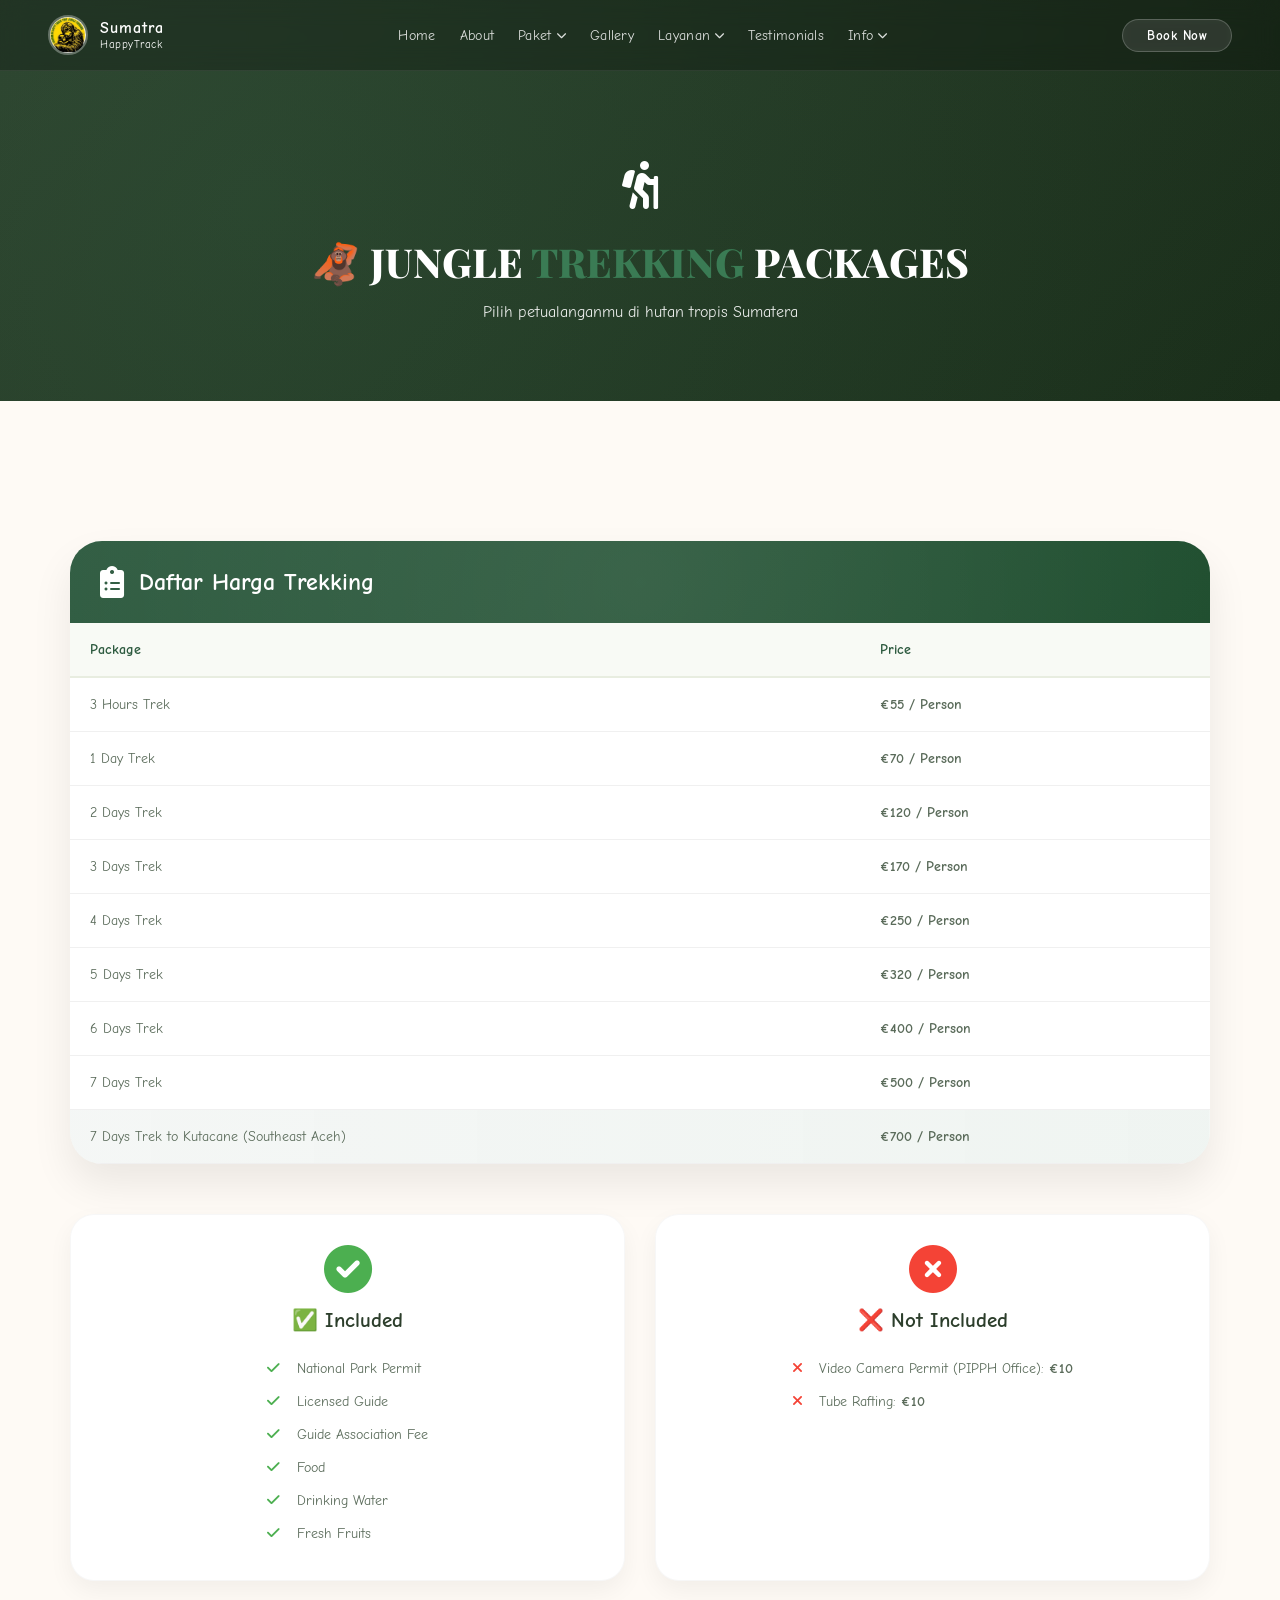
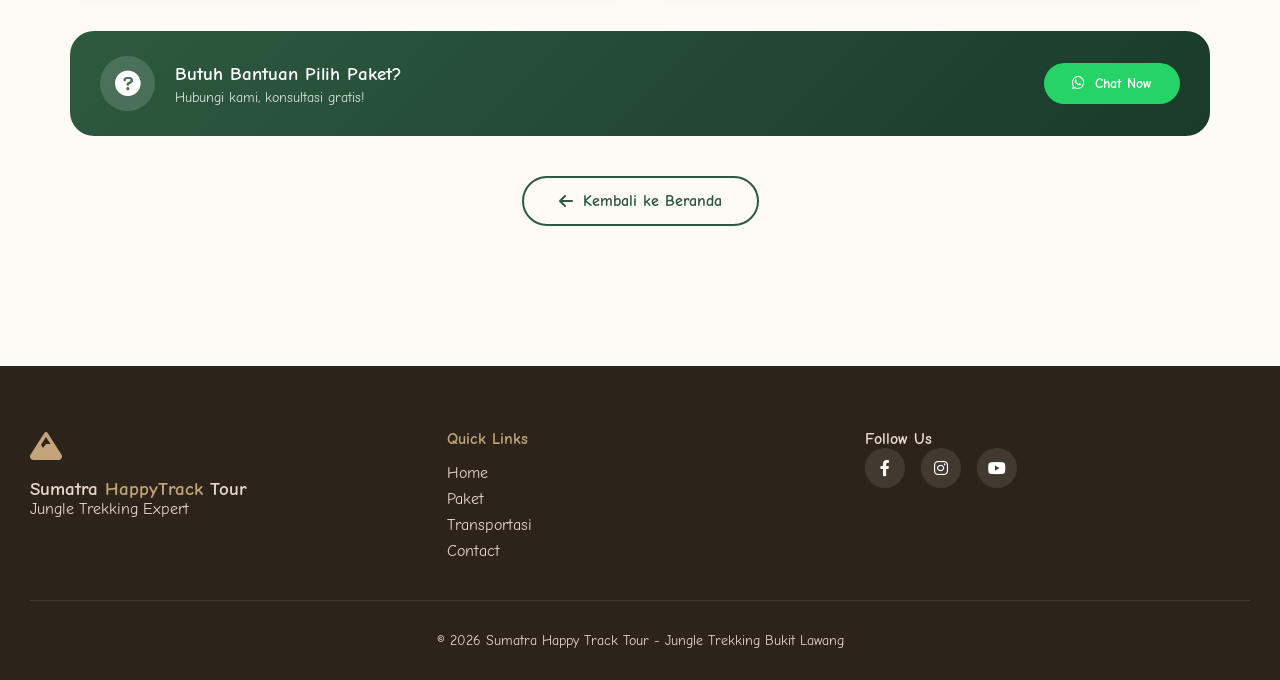
==== paket.html @ bbbfa82f "Add files via upload" ====
<!DOCTYPE html>
<html lang="id">
<head>
    <meta charset="UTF-8">
    <meta name="viewport" content="width=device-width, initial-scale=1.0">
    <title>Paket Trekking | Sumatra Happy Track Tour</title>
    <link href="https://fonts.googleapis.com/css2?family=Inter:opsz,wght@14..32,300;400;500;600;700;800&family=Playfair+Display:wght@400;500;600;700;800;900&display=swap" rel="stylesheet">
    <link rel="stylesheet" href="https://cdnjs.cloudflare.com/ajax/libs/font-awesome/6.0.0-beta3/css/all.min.css">
    <link rel="stylesheet" href="https://unpkg.com/aos@next/dist/aos.css" />
    <link rel="stylesheet" href="css/style.css">
    <link rel="stylesheet" href="css/stylepaket.css">
</head>
<body>

    <!-- NAVBAR -->
    <nav class="navbar elegant-nav transparent">
        <div class="nav-container">
            <div class="logo">
                <a href="index.html">
                    <div class="logo-wrapper">
                        <img src="/logo/logo.PNG" alt="Logo" class="logo-img">
                        <div class="logo-text">
                            <span class="logo-main">Sumatra</span>
                            <span class="logo-accent">HappyTrack</span>
                        </div>
                    </div>
                </a>
            </div>
            <div class="nav-menu-wrapper">
                <ul class="nav-menu">
                    <li><a href="index.html#home">Home</a></li>
                    <li><a href="index.html#about">About</a></li>
                    <li class="dropdown">
                        <a href="#" class="dropdown-toggle">
                            Paket <i class="fas fa-chevron-down dropdown-icon"></i>
                        </a>
                        <ul class="dropdown-menu">
                            <li><a href="paket.html">Semua Paket</a></li>
                            <li><a href="paket.html#trekking">Trekking Paket</a></li>
                            <li><a href="transportasi.html">Transportasi</a></li>
                        </ul>
                    </li>
                    <li><a href="index.html#gallery">Gallery</a></li>
                    <li class="dropdown">
                        <a href="#" class="dropdown-toggle">
                            Layanan <i class="fas fa-chevron-down dropdown-icon"></i>
                        </a>
                        <ul class="dropdown-menu">
                            <li><a href="index.html#accommodation">Accommodation</a></li>
                            <li><a href="index.html#transportasi">Transportasi</a></li>
                            <li><a href="index.html#activities">Activities</a></li>
                        </ul>
                    </li>
                    <li><a href="index.html#testimonials">Testimonials</a></li>
                    <li class="dropdown">
                        <a href="#" class="dropdown-toggle">
                            Info <i class="fas fa-chevron-down dropdown-icon"></i>
                        </a>
                        <ul class="dropdown-menu">
                            <li><a href="index.html#faq">FAQ</a></li>
                            <li><a href="index.html#contact">Contact</a></li>
                        </ul>
                    </li>
                </ul>
            </div>
            <div class="nav-right">
                <a href="paket.html" class="btn-nav">Book Now</a>
                <div class="hamburger" id="hamburger">
                    <span></span>
                    <span></span>
                    <span></span>
                </div>
            </div>
        </div>
    </nav>

    <!-- HERO PAKET -->
    <section class="paket-hero-modern">
        <div class="paket-hero-content" data-aos="fade-up">
            <div class="hero-icon">
                <i class="fas fa-hiking"></i>
            </div>
            <h1>🦧 JUNGLE <span class="highlight-green">TREKKING</span> PACKAGES</h1>
            <p>Pilih petualanganmu di hutan tropis Sumatera</p>
        </div>
    </section>

    <!-- TABEL PAKET -->
    <section class="paket-table-section">
        <div class="container-paket">
            <div class="paket-card" data-aos="fade-up">
                <div class="paket-header">
                    <i class="fas fa-clipboard-list"></i>
                    <h2>Daftar Harga Trekking</h2>
                </div>
                
                <div class="table-wrapper-paket">
                    <table class="paket-table">
                        <thead>
                            <tr>
                                <th>Package</th>
                                <th>Price</th>
                            </tr>
                        </thead>
                        <tbody>
                            <tr><td>3 Hours Trek</td><td class="price-cell">€55 / Person</td></tr>
                            <tr><td>1 Day Trek</td><td class="price-cell">€70 / Person</td></tr>
                            <tr><td>2 Days Trek</td><td class="price-cell">€120 / Person</td></tr>
                            <tr><td>3 Days Trek</td><td class="price-cell">€170 / Person</td></tr>
                            <tr><td>4 Days Trek</td><td class="price-cell">€250 / Person</td></tr>
                            <tr><td>5 Days Trek</td><td class="price-cell">€320 / Person</td></tr>
                            <tr><td>6 Days Trek</td><td class="price-cell">€400 / Person</td></tr>
                            <tr><td>7 Days Trek</td><td class="price-cell">€500 / Person</td></tr>
                            <tr class="highlight-row"><td>7 Days Trek to Kutacane (Southeast Aceh)</td><td class="price-cell">€700 / Person</td></tr>
                        </tbody>
                    </table>
                </div>
            </div>

            <!-- INCLUDED & NOT INCLUDED -->
            <div class="included-section" data-aos="fade-up" data-aos-delay="100">
                <div class="included-card">
                    <div class="included-icon">
                        <i class="fas fa-check-circle"></i>
                    </div>
                    <h3>✅ Included</h3>
                    <ul>
                        <li><i class="fas fa-check"></i> National Park Permit</li>
                        <li><i class="fas fa-check"></i> Licensed Guide</li>
                        <li><i class="fas fa-check"></i> Guide Association Fee</li>
                        <li><i class="fas fa-check"></i> Food</li>
                        <li><i class="fas fa-check"></i> Drinking Water</li>
                        <li><i class="fas fa-check"></i> Fresh Fruits</li>
                    </ul>
                </div>
                <div class="notincluded-card">
                    <div class="notincluded-icon">
                        <i class="fas fa-times-circle"></i>
                    </div>
                    <h3>❌ Not Included</h3>
                    <ul>
                        <li><i class="fas fa-times"></i> Video Camera Permit (PIPPH Office): <strong>€10</strong></li>
                        <li><i class="fas fa-times"></i> Tube Rafting: <strong>€10</strong></li>
                    </ul>
                </div>
            </div>

            <!-- BUTUH BANTUAN - SIMPEL -->
            <div class="help-simpel" data-aos="fade-up" data-aos-delay="200">
                <div class="help-simpel-card">
                    <div class="help-simpel-icon">
                        <i class="fas fa-question-circle"></i>
                    </div>
                    <div class="help-simpel-content">
                        <h3>Butuh Bantuan Pilih Paket?</h3>
                        <p>Hubungi kami, konsultasi gratis!</p>
                    </div>
                    <div class="help-simpel-buttons">
                        <a href="https://wa.me/6282249581766" class="help-simpel-wa">
                            <i class="fab fa-whatsapp"></i> Chat Now
                        </a>
                    </div>
                </div>
            </div>

            <!-- BACK TO HOME -->
            <div class="back-home" data-aos="fade-up" data-aos-delay="300">
                <a href="index.html" class="back-home-btn">
                    <i class="fas fa-arrow-left"></i> Kembali ke Beranda
                </a>
            </div>
        </div>
    </section>

    <!-- FOOTER -->
    <footer>
        <div class="container">
            <div class="footer-content">
                <div class="footer-logo"><i class="fas fa-mountain"></i><h3>Sumatra <span>HappyTrack</span> Tour</h3><p>Jungle Trekking Expert</p></div>
                <div class="footer-links"><h4>Quick Links</h4><ul><li><a href="index.html">Home</a></li><li><a href="paket.html">Paket</a></li><li><a href="transportasi.html">Transportasi</a></li><li><a href="index.html#contact">Contact</a></li></ul></div>
                <div class="footer-social"><h4>Follow Us</h4><div class="social-icons"><a href="#"><i class="fab fa-facebook-f"></i></a><a href="#"><i class="fab fa-instagram"></i></a><a href="#"><i class="fab fa-youtube"></i></a></div></div>
            </div>
            <div class="footer-bottom"><p>&copy; 2026 Sumatra Happy Track Tour - Jungle Trekking Bukit Lawang</p></div>
        </div>
    </footer>

    <script src="https://unpkg.com/aos@next/dist/aos.js"></script>
    <script src="js/script.js"></script>
</body>
</html>
---- css/style.css ----
@import url('https://fonts.googleapis.com/css2?family=Comic+Neue:wght@300;400;700;800&display=swap');

* {
    margin: 0;
    padding: 0;
    box-sizing: border-box;
}

body {
    font-family: 'Comic Neue', cursive;
    background: #fefaf5;
    overflow-x: hidden;
    color: #2c3e2b;
}

/* Untuk heading yang sebelumnya pakai Playfair Display, ganti ke Comic Neue juga */
h1, h2, h3, h4, .section-title h2, .about-text-left h2, .gallery-header h2 {
    font-family: 'Comic Neue', cursive;
}

* {
    margin: 0;
    padding: 0;
    box-sizing: border-box;
}

body {
    font-family: 'Inter', sans-serif;
    background: #fefaf5;
    overflow-x: hidden;
    color: #4a3b2c;
}

/* ========== CUSTOM SCROLLBAR ========== */
::-webkit-scrollbar { width: 8px; }
::-webkit-scrollbar-track { background: #f5ede4; border-radius: 10px; }
::-webkit-scrollbar-thumb { background: linear-gradient(135deg, #c4a47a, #e8c9a0); border-radius: 10px; }

/* ========== NAVBAR ELEGAN ========== */
.elegant-nav {
    position: fixed;
    top: 0;
    left: 0;
    width: 100%;
    z-index: 1000;
    transition: all 0.4s ease;
    padding: 20px 0;
}

.elegant-nav.transparent {
    background: rgba(0, 0, 0, 0.25);
    backdrop-filter: blur(12px);
    border-bottom: 1px solid rgba(255, 255, 255, 0.08);
}

.elegant-nav.scrolled {
    background: #ffffff;
    padding: 12px 0;
    box-shadow: 0 8px 30px rgba(0, 0, 0, 0.06);
    border-bottom: 1px solid rgba(0, 0, 0, 0.05);
}

.nav-container {
    max-width: 1400px;
    margin: 0 auto;
    padding: 0 48px;
    display: flex;
    align-items: center;
    justify-content: space-between;
}

/* Logo */
.logo a { text-decoration: none; }
.logo-wrapper { display: flex; align-items: center; gap: 12px; }
.logo-img {
    width: 44px;
    height: 44px;
    object-fit: cover;
    border-radius: 50%;
    transition: all 0.3s;
    border: 2px solid transparent;
}
.elegant-nav.transparent .logo-img { border-color: rgba(255, 255, 255, 0.3); }
.elegant-nav.scrolled .logo-img { width: 40px; height: 40px; border-color: #c4a47a; }

.logo-text { display: flex; flex-direction: column; line-height: 1.2; }
.logo-main { font-size: 1rem; font-weight: 600; letter-spacing: 1px; }
.logo-accent { font-size: 0.75rem; font-weight: 500; letter-spacing: 0.5px; }
.elegant-nav.transparent .logo-main,
.elegant-nav.transparent .logo-accent { color: white; }
.elegant-nav.scrolled .logo-main { color: #2c241a; }
.elegant-nav.scrolled .logo-accent { color: #c4a47a; }

/* Navigation Menu */
.nav-menu-wrapper { flex: 1; display: flex; justify-content: center; }
.nav-menu { display: flex; list-style: none; gap: 2rem; margin: 0; padding: 0; }
.nav-menu li a {
    text-decoration: none;
    font-weight: 500;
    font-size: 0.85rem;
    transition: all 0.3s;
    padding: 8px 0;
    position: relative;
    letter-spacing: 0.3px;
}
.nav-menu li a::after {
    content: '';
    position: absolute;
    bottom: 0;
    left: 50%;
    transform: translateX(-50%);
    width: 0;
    height: 2px;
    background: linear-gradient(90deg, #c4a47a, #e8c9a0);
    transition: width 0.3s ease;
}
.nav-menu li a:hover::after { width: 100%; }
.nav-menu li a:hover { transform: translateY(-1px); }
.elegant-nav.transparent .nav-menu li a { color: rgba(255, 255, 255, 0.85); }
.elegant-nav.transparent .nav-menu li a:hover { color: #f5c542; }
.elegant-nav.scrolled .nav-menu li a { color: #4a3b2c; }
.elegant-nav.scrolled .nav-menu li a:hover { color: #c4a47a; }

/* Nav Right */
.nav-right { display: flex; align-items: center; gap: 24px; }
.btn-nav {
    padding: 10px 28px;
    border-radius: 40px;
    font-weight: 600;
    font-size: 0.85rem;
    text-decoration: none;
    transition: all 0.3s;
    white-space: nowrap;
    letter-spacing: 0.5px;
}
.elegant-nav.transparent .btn-nav {
    background: rgba(255, 255, 255, 0.12);
    backdrop-filter: blur(4px);
    color: white;
    border: 1px solid rgba(255, 255, 255, 0.2);
}
.elegant-nav.transparent .btn-nav:hover {
    background: #f5c542;
    color: #1a1a2e;
    transform: translateY(-2px);
}
.elegant-nav.scrolled .btn-nav {
    background: linear-gradient(135deg, #c4a47a, #b8956a);
    color: white;
    box-shadow: 0 2px 8px rgba(196, 164, 122, 0.3);
}
.elegant-nav.scrolled .btn-nav:hover {
    transform: translateY(-2px);
    box-shadow: 0 6px 20px rgba(196, 164, 122, 0.4);
}

/* Hamburger */
.hamburger {
    display: none;
    flex-direction: column;
    justify-content: space-between;
    width: 28px;
    height: 20px;
    cursor: pointer;
}
.hamburger span {
    display: block;
    width: 100%;
    height: 2px;
    background: currentColor;
    transition: all 0.3s;
    border-radius: 2px;
}
.elegant-nav.transparent .hamburger { color: white; }
.elegant-nav.scrolled .hamburger { color: #4a3b2c; }
.hamburger.active span:nth-child(1) { transform: rotate(45deg) translate(5px, 5px); }
.hamburger.active span:nth-child(2) { opacity: 0; }
.hamburger.active span:nth-child(3) { transform: rotate(-45deg) translate(6px, -6px); }

/* ========== HERO FULL BERSIH - TANPA WARNA DEFAULT ========== */
.hero-clean {
    position: relative;
    width: 100%;
    height: 100vh;
    overflow: hidden;
    background: transparent;
}

.hero-slideshow-clean {
    position: absolute;
    top: 0;
    left: 0;
    width: 100%;
    height: 100%;
}

.hero-slide-clean {
    position: absolute;
    top: 0;
    left: 0;
    width: 100%;
    height: 100%;
    background-size: cover;
    background-position: center;
    background-repeat: no-repeat;
    opacity: 0;
    transition: opacity 0.8s ease-in-out;
}

/* Slide pertama langsung aktif */
.hero-slide-clean:first-child {
    opacity: 1;
}

.hero-slide-clean.active {
    opacity: 1;
}

/* Tombol navigasi */
.slide-prev-clean, 
.slide-next-clean {
    position: absolute;
    top: 50%;
    transform: translateY(-50%);
    width: 45px;
    height: 45px;
    border-radius: 50%;
    background: rgba(0, 0, 0, 0.4);
    backdrop-filter: blur(8px);
    border: 1px solid rgba(255, 255, 255, 0.2);
    color: white;
    cursor: pointer;
    display: flex;
    align-items: center;
    justify-content: center;
    transition: all 0.3s ease;
    z-index: 20;
    font-size: 1.1rem;
}

.slide-prev-clean {
    left: 25px;
}

.slide-next-clean {
    right: 25px;
}

.slide-prev-clean:hover,
.slide-next-clean:hover {
    background: rgba(255, 255, 255, 0.3);
    transform: translateY(-50%) scale(1.1);
    border-color: rgba(255, 255, 255, 0.5);
}

/* Dot indicator */
.slide-dots-clean {
    position: absolute;
    bottom: 25px;
    left: 0;
    right: 0;
    display: flex;
    justify-content: center;
    gap: 10px;
    z-index: 20;
}

.dot-clean {
    width: 10px;
    height: 10px;
    border-radius: 50%;
    background: rgba(255, 255, 255, 0.5);
    cursor: pointer;
    transition: all 0.3s ease;
}

.dot-clean.active {
    background: #f5c542;
    width: 25px;
    border-radius: 10px;
}

.dot-clean:hover {
    background: rgba(255, 255, 255, 0.8);
    transform: scale(1.2);
}

/* Scroll indicator */
.scroll-clean {
    position: absolute;
    bottom: 20px;
    left: 50%;
    transform: translateX(-50%);
    display: flex;
    flex-direction: column;
    align-items: center;
    gap: 6px;
    color: white;
    z-index: 20;
    font-size: 0.7rem;
    opacity: 0.6;
    animation: bounceClean 2s infinite;
}

@keyframes bounceClean {
    0%, 100% { transform: translateX(-50%) translateY(0); }
    50% { transform: translateX(-50%) translateY(8px); }
}

/* Responsive */
@media (max-width: 768px) {
    .slide-prev-clean, 
    .slide-next-clean {
        width: 38px;
        height: 38px;
        font-size: 0.9rem;
    }
    .slide-prev-clean { left: 15px; }
    .slide-next-clean { right: 15px; }
    
    .dot-clean {
        width: 8px;
        height: 8px;
    }
    .dot-clean.active {
        width: 20px;
    }
}
.slide-prev-clean { left: 30px; }
.slide-next-clean { right: 30px; }
.slide-prev-clean:hover, .slide-next-clean:hover {
    background: rgba(255, 255, 255, 0.3);
    transform: translateY(-50%) scale(1.1);
}

.slide-dots-clean {
    position: absolute;
    bottom: 30px;
    left: 0;
    right: 0;
    display: flex;
    justify-content: center;
    gap: 12px;
    z-index: 20;
}
.dot-clean {
    width: 10px;
    height: 10px;
    border-radius: 50%;
    background: rgba(255, 255, 255, 0.5);
    cursor: pointer;
    transition: all 0.3s;
}
.dot-clean.active { background: white; width: 30px; border-radius: 10px; }

.scroll-clean {
    position: absolute;
    bottom: 25px;
    left: 50%;
    transform: translateX(-50%);
    display: flex;
    flex-direction: column;
    align-items: center;
    gap: 8px;
    color: white;
    z-index: 20;
    font-size: 0.75rem;
    opacity: 0.7;
    animation: bounceClean 2s infinite;
}
@keyframes bounceClean {
    0%, 100% { transform: translateX(-50%) translateY(0); }
    50% { transform: translateX(-50%) translateY(8px); }
}

/* ========== ABOUT SECTION ========== */
.about-enhanced {
    padding: 100px 0;
    background: linear-gradient(135deg, #fefaf5, #fff8f0);
}
.container-about {
    max-width: 1300px;
    margin: 0 auto;
    padding: 0 40px;
    display: flex;
    align-items: center;
    gap: 60px;
}
.about-text-left { flex: 1; }
.about-badge {
    display: inline-block;
    background: rgba(196, 164, 122, 0.15);
    color: #c4a47a;
    padding: 6px 18px;
    border-radius: 50px;
    font-size: 0.8rem;
    font-weight: 600;
    letter-spacing: 2px;
    margin-bottom: 20px;
}
.about-text-left h2 {
    font-size: 2.5rem;
    font-weight: 700;
    color: #4a3b2c;
    margin-bottom: 15px;
    font-family: 'Playfair Display', serif;
}
.highlight-gold { color: #c4a47a; position: relative; }
.highlight-gold::after {
    content: '';
    position: absolute;
    bottom: 5px;
    left: 0;
    width: 100%;
    height: 8px;
    background: rgba(196, 164, 122, 0.2);
    border-radius: 4px;
    z-index: -1;
}
.about-underline {
    width: 70px;
    height: 3px;
    background: linear-gradient(90deg, #c4a47a, #e8c9a0);
    margin-bottom: 25px;
    border-radius: 3px;
}
.about-desc {
    color: #5e4e3e;
    line-height: 1.8;
    margin-bottom: 20px;
    font-size: 1rem;
}
.about-features { margin: 30px 0; }
.feature-item {
    display: flex;
    align-items: flex-start;
    gap: 15px;
    margin-bottom: 20px;
    padding: 12px;
    border-radius: 16px;
    transition: all 0.3s;
    background: rgba(255, 255, 255, 0.6);
}
.feature-item:hover {
    background: white;
    transform: translateX(8px);
    box-shadow: 0 5px 15px rgba(0,0,0,0.03);
}
.feature-item i { font-size: 1.8rem; color: #c4a47a; margin-top: 5px; }
.feature-item h4 { font-size: 1.1rem; color: #4a3b2c; margin-bottom: 5px; }
.feature-item p { font-size: 0.85rem; color: #8a7a6a; }

.about-stats-enhanced {
    display: flex;
    gap: 20px;
    margin: 30px 0;
}
.stat-card {
    flex: 1;
    text-align: center;
    padding: 15px;
    background: white;
    border-radius: 20px;
    border: 1px solid rgba(196, 164, 122, 0.15);
    transition: all 0.3s;
}
.stat-card:hover { transform: translateY(-5px); border-color: #c4a47a; }
.stat-card h3 { font-size: 1.8rem; font-weight: 800; color: #c4a47a; margin-bottom: 5px; }
.stat-card p { font-size: 0.75rem; color: #8a7a6a; }

.about-contact-buttons { display: flex; gap: 15px; margin-top: 20px; flex-wrap: wrap; }
.btn-about-gold {
    display: inline-flex;
    align-items: center;
    gap: 8px;
    background: linear-gradient(135deg, #c4a47a, #b8956a);
    color: white;
    padding: 12px 28px;
    border-radius: 50px;
    text-decoration: none;
    font-weight: 600;
    transition: all 0.3s;
}
.btn-about-gold:hover { transform: translateY(-3px); box-shadow: 0 10px 25px rgba(196, 164, 122, 0.3); }
.btn-about-outline {
    display: inline-flex;
    align-items: center;
    gap: 8px;
    background: transparent;
    border: 2px solid #c4a47a;
    color: #c4a47a;
    padding: 10px 28px;
    border-radius: 50px;
    text-decoration: none;
    font-weight: 600;
    transition: all 0.3s;
}
.btn-about-outline:hover { background: #c4a47a; color: white; transform: translateY(-3px); }

/* Gambar Kanan 9:16 */
.about-image-right {
    flex: 1;
    position: relative;
    border-radius: 28px;
    overflow: hidden;
    box-shadow: 0 25px 45px rgba(0, 0, 0, 0.15);
    aspect-ratio: 9 / 16;
    max-width: 400px;
    background: #e8d9cc;
}
.about-slideshow { position: relative; width: 100%; height: 100%; }
.about-slide {
    position: absolute;
    top: 0;
    left: 0;
    width: 100%;
    height: 100%;
    background-size: cover;
    background-position: center;
    opacity: 0;
    transition: opacity 0.6s ease-in-out;
}
.about-slide.active { opacity: 1; }

.about-slide-prev, .about-slide-next {
    position: absolute;
    top: 50%;
    transform: translateY(-50%);
    width: 36px;
    height: 36px;
    border-radius: 50%;
    background: rgba(255, 255, 255, 0.9);
    border: none;
    cursor: pointer;
    display: flex;
    align-items: center;
    justify-content: center;
    transition: all 0.3s;
    z-index: 15;
    box-shadow: 0 2px 8px rgba(0,0,0,0.1);
    color: #4a3b2c;
}
.about-slide-prev { left: 12px; }
.about-slide-next { right: 12px; }
.about-slide-prev:hover, .about-slide-next:hover { background: #c4a47a; color: white; transform: translateY(-50%) scale(1.1); }

.about-slide-dots {
    position: absolute;
    bottom: 15px;
    left: 0;
    right: 0;
    display: flex;
    justify-content: center;
    gap: 8px;
    z-index: 15;
}
.about-dot {
    width: 8px;
    height: 8px;
    border-radius: 50%;
    background: rgba(255, 255, 255, 0.6);
    cursor: pointer;
    transition: all 0.3s;
}
.about-dot.active { background: #c4a47a; width: 24px; border-radius: 10px; }

.about-image-caption {
    position: absolute;
    bottom: 20px;
    left: 0;
    right: 0;
    text-align: center;
    font-size: 0.7rem;
    color: white;
    background: rgba(0, 0, 0, 0.5);
    backdrop-filter: blur(5px);
    padding: 6px;
    margin: 0 20px;
    border-radius: 20px;
    z-index: 15;
}
.about-image-caption i { color: #c4a47a; margin-right: 5px; }

/* ========== SECTION UMUM ========== */
.container { max-width: 1300px; margin: 0 auto; padding: 0 30px; }
section { padding: 80px 0; }

.section-title { text-align: center; margin-bottom: 3rem; }
.section-title .subtitle {
    background: rgba(196, 164, 122, 0.1);
    color: #c4a47a;
    padding: 6px 18px;
    border-radius: 50px;
    font-size: 0.85rem;
    font-weight: 600;
    display: inline-block;
    letter-spacing: 2px;
}
.section-title h2 {
    font-size: 2.5rem;
    font-weight: 700;
    margin-top: 1rem;
    font-family: 'Playfair Display', serif;
    color: #4a3b2c;
}
.section-title .highlight { color: #c4a47a; position: relative; display: inline-block; }
.section-title .highlight::after {
    content: '';
    position: absolute;
    bottom: 5px;
    left: 0;
    width: 100%;
    height: 8px;
    background: rgba(196, 164, 122, 0.2);
    border-radius: 4px;
    z-index: -1;
}
.underline { width: 80px; height: 3px; background: linear-gradient(90deg, #c4a47a, #e8c9a0); margin: 20px auto; border-radius: 3px; }

/* ============================================
   GALLERY - VARIASI RASIO GAMBAR
   ============================================ */

.gallery-variasi {
    padding: 80px 0;
    background: linear-gradient(135deg, #fefaf5, #fff8f0);
}

.container-gallery-variasi {
    max-width: 1400px;
    margin: 0 auto;
    padding: 0 30px;
}

/* Header */
.gallery-header-variasi {
    text-align: center;
    margin-bottom: 50px;
}

.gallery-badge-variasi {
    display: inline-block;
    background: rgba(196, 164, 122, 0.15);
    color: #c4a47a;
    padding: 6px 18px;
    border-radius: 50px;
    font-size: 0.8rem;
    letter-spacing: 2px;
    margin-bottom: 20px;
}

.gallery-header-variasi h2 {
    font-size: 2.5rem;
    font-weight: 700;
    color: #4a3b2c;
    font-family: 'Playfair Display', serif;
}

.gallery-header-variasi .highlight-gold {
    color: #c4a47a;
}

.gallery-underline-variasi {
    width: 70px;
    height: 3px;
    background: linear-gradient(90deg, #c4a47a, #e8c9a0);
    margin: 15px auto;
    border-radius: 3px;
}

.gallery-subtitle-variasi {
    color: #8a7a6a;
    font-size: 1rem;
}

/* GRID GALLERY - MASONRY STYLE */
.gallery-grid-variasi {
    display: grid;
    grid-template-columns: repeat(auto-fit, minmax(300px, 1fr));
    gap: 20px;
    grid-auto-flow: dense;
}

/* VARIASI RASIO */
.ratio-16-9 {
    grid-row: span 1;
    aspect-ratio: 16 / 9;
}

.ratio-9-16 {
    grid-row: span 2;
    aspect-ratio: 9 / 16;
}

.ratio-1-1 {
    aspect-ratio: 1 / 1;
}

.ratio-original {
    aspect-ratio: auto;
    min-height: 300px;
}

/* Item Gallery */
.gallery-item-variasi {
    position: relative;
    border-radius: 20px;
    overflow: hidden;
    cursor: pointer;
    box-shadow: 0 10px 25px rgba(0, 0, 0, 0.08);
    transition: all 0.4s ease;
}

.gallery-item-variasi:hover {
    transform: translateY(-8px);
    box-shadow: 0 20px 40px rgba(0, 0, 0, 0.15);
}

.gallery-img-variasi {
    width: 100%;
    height: 100%;
    background-size: cover;
    background-position: center;
    transition: transform 0.5s ease;
}

.gallery-item-variasi:hover .gallery-img-variasi {
    transform: scale(1.05);
}

/* Overlay */
.gallery-overlay-variasi {
    position: absolute;
    top: 0;
    left: 0;
    width: 100%;
    height: 100%;
    background: linear-gradient(135deg, rgba(44, 36, 26, 0.9), rgba(196, 164, 122, 0.85));
    display: flex;
    align-items: center;
    justify-content: center;
    text-align: center;
    opacity: 0;
    transition: all 0.4s ease;
}

.gallery-item-variasi:hover .gallery-overlay-variasi {
    opacity: 1;
}

.overlay-content-variasi {
    transform: translateY(20px);
    transition: transform 0.4s ease;
    color: white;
    padding: 20px;
}

.gallery-item-variasi:hover .overlay-content-variasi {
    transform: translateY(0);
}

.overlay-content-variasi i {
    font-size: 2.5rem;
    color: #f5c542;
    margin-bottom: 10px;
}

.overlay-content-variasi h3 {
    font-size: 1.2rem;
    margin-bottom: 15px;
    font-family: 'Playfair Display', serif;
}

.view-btn-variasi {
    padding: 8px 20px;
    background: #f5c542;
    border: none;
    border-radius: 30px;
    color: #2c241a;
    font-weight: 600;
    cursor: pointer;
    transition: all 0.3s;
    font-size: 0.8rem;
}

.view-btn-variasi:hover {
    background: #e6b800;
    transform: scale(1.05);
}

/* Lightbox */
.lightbox-variasi {
    display: none;
    position: fixed;
    top: 0;
    left: 0;
    width: 100%;
    height: 100%;
    background: rgba(0, 0, 0, 0.95);
    backdrop-filter: blur(15px);
    z-index: 9999;
    justify-content: center;
    align-items: center;
}

.lightbox-content-variasi {
    position: relative;
    max-width: 80%;
    max-height: 80%;
}

.lightbox-img-variasi {
    max-width: 100%;
    max-height: 70vh;
    border-radius: 15px;
    box-shadow: 0 20px 40px rgba(0, 0, 0, 0.3);
}

.lightbox-close-variasi {
    position: absolute;
    top: -40px;
    right: 0;
    color: white;
    font-size: 35px;
    cursor: pointer;
    transition: 0.3s;
}

.lightbox-close-variasi:hover {
    color: #f5c542;
}

.lightbox-info-variasi {
    text-align: center;
    margin-top: 20px;
    color: white;
}

.lightbox-info-variasi h3 {
    font-size: 1.3rem;
    margin-bottom: 5px;
    color: #f5c542;
}

.lightbox-info-variasi p {
    font-size: 0.9rem;
    opacity: 0.8;
    margin-bottom: 15px;
}

.download-lightbox-btn {
    padding: 10px 25px;
    background: linear-gradient(135deg, #c4a47a, #b8956a);
    border: none;
    border-radius: 30px;
    color: white;
    font-weight: 600;
    cursor: pointer;
    transition: all 0.3s;
}

.download-lightbox-btn:hover {
    transform: translateY(-2px);
    box-shadow: 0 5px 15px rgba(196, 164, 122, 0.4);
}

/* Responsive */
@media (max-width: 768px) {
    .gallery-variasi {
        padding: 50px 0;
    }
    
    .container-gallery-variasi {
        padding: 0 15px;
    }
    
    .gallery-header-variasi h2 {
        font-size: 1.8rem;
    }
    
    .gallery-grid-variasi {
        grid-template-columns: 1fr;
        gap: 15px;
    }
    
    .ratio-9-16 {
        grid-row: span 1;
        aspect-ratio: 9 / 12;
    }
    
    .lightbox-content-variasi {
        max-width: 95%;
    }
    
    .lightbox-img-variasi {
        max-height: 60vh;
    }
}
/* Team */
.team-grid { display: grid; grid-template-columns: repeat(auto-fit, minmax(200px, 1fr)); gap: 1.5rem; }
.team-card {
    background: white;
    padding: 2rem;
    text-align: center;
    border-radius: 20px;
    transition: all 0.3s;
    border: 1px solid rgba(196, 164, 122, 0.15);
    cursor: pointer;
}
.team-card:hover { transform: translateY(-5px); border-color: #c4a47a; }
.team-icon i { font-size: 3rem; color: #c4a47a; }

/* Accommodation */
.accom-grid { display: grid; grid-template-columns: repeat(auto-fit, minmax(300px, 1fr)); gap: 2rem; }
.accom-card {
    background: white;
    padding: 2rem;
    border-radius: 24px;
    border: 1px solid rgba(196, 164, 122, 0.15);
    transition: all 0.3s;
}
.accom-card:hover { transform: translateY(-5px); border-color: #c4a47a; }
.accom-icon i { font-size: 2rem; color: #c4a47a; margin-bottom: 1rem; }
.booking-badge {
    background: rgba(196, 164, 122, 0.1);
    display: inline-block;
    padding: 5px 12px;
    border-radius: 20px;
    font-size: 0.7rem;
    color: #c4a47a;
    margin: 1rem 0;
}

/* Transportasi */
.transportasi { background: linear-gradient(135deg, #fefaf5, #fff8f0); }
.transport-grid { display: grid; grid-template-columns: repeat(auto-fit, minmax(260px, 1fr)); gap: 2rem; }
.transport-card {
    background: white;
    padding: 2rem;
    text-align: center;
    border-radius: 24px;
    transition: all 0.3s;
    border: 1px solid rgba(196, 164, 122, 0.15);
}
.transport-card:hover { transform: translateY(-8px); border-color: #c4a47a; }
.transport-card i { font-size: 2.5rem; color: #c4a47a; margin-bottom: 1rem; }
.price-tag {
    display: inline-block;
    background: rgba(196, 164, 122, 0.1);
    padding: 5px 15px;
    border-radius: 30px;
    margin-top: 1rem;
    font-weight: 600;
    color: #c4a47a;
}

/* Activities */
.activities-grid { display: flex; flex-wrap: wrap; justify-content: center; gap: 1rem; }
.activity-card {
    background: white;
    padding: 12px 24px;
    border-radius: 50px;
    display: flex;
    align-items: center;
    gap: 8px;
    border: 1px solid rgba(196, 164, 122, 0.15);
    transition: all 0.3s;
    cursor: pointer;
}
.activity-card:hover { background: #c4a47a; color: white; transform: translateY(-2px); }
.activity-card i { color: #c4a47a; }
.activity-card:hover i { color: white; }

/* Testimonials */
.testimonial-grid { display: grid; grid-template-columns: repeat(auto-fit, minmax(280px, 1fr)); gap: 2rem; }
.testimonial-card {
    background: white;
    padding: 2rem;
    border-radius: 24px;
    text-align: center;
    border: 1px solid rgba(196, 164, 122, 0.15);
    transition: all 0.3s;
}
.testimonial-card:hover { transform: translateY(-5px); border-color: #c4a47a; }
.testimonial-card i { font-size: 2rem; color: #c4a47a; margin-bottom: 1rem; opacity: 0.5; }

/* FAQ */
.faq-grid { display: grid; grid-template-columns: repeat(auto-fit, minmax(300px, 1fr)); gap: 1.5rem; }
.faq-item {
    background: rgba(196, 164, 122, 0.03);
    padding: 1.5rem;
    border-radius: 20px;
    border: 1px solid rgba(196, 164, 122, 0.1);
    transition: all 0.3s;
}
.faq-item:hover { border-color: #c4a47a; background: rgba(196, 164, 122, 0.05); }
.faq-q { font-weight: 600; color: #c4a47a; margin-bottom: 0.5rem; }
.faq-q i { margin-right: 8px; }
.faq-a { color: #8a7a6a; font-size: 0.9rem; }

/* Contact */
.contact-grid { display: grid; grid-template-columns: 1fr 1fr; gap: 3rem; }
.contact-item {
    display: flex;
    gap: 1.2rem;
    margin-bottom: 1.5rem;
    padding: 1rem;
    border-radius: 20px;
    transition: all 0.3s;
    cursor: pointer;
    background: rgba(196, 164, 122, 0.03);
}
.contact-item:hover { background: rgba(196, 164, 122, 0.08); transform: translateX(10px); }
.contact-item i { font-size: 2rem; color: #c4a47a; }
.contact-item h4 { margin-bottom: 0.3rem; color: #4a3b2c; }
.contact-item p { color: #8a7a6a; font-size: 0.9rem; }

.contact-form {
    background: rgba(196, 164, 122, 0.03);
    padding: 2rem;
    border-radius: 24px;
    border: 1px solid rgba(196, 164, 122, 0.15);
}
.contact-form input, .contact-form textarea, .contact-form select {
    width: 100%;
    padding: 14px;
    margin-bottom: 1rem;
    background: white;
    border: 1px solid rgba(196, 164, 122, 0.2);
    border-radius: 16px;
    color: #4a3b2c;
    font-family: 'Inter', sans-serif;
    transition: all 0.3s;
}
.contact-form input:focus, .contact-form textarea:focus, .contact-form select:focus {
    outline: none;
    border-color: #c4a47a;
    box-shadow: 0 0 0 3px rgba(196, 164, 122, 0.1);
}

/* Paket Page */
.paket-hero {
    background: linear-gradient(135deg, #fefaf5, #fff8f0);
    padding: 180px 0 80px;
    text-align: center;
}
.paket-hero h1 { font-size: 3rem; color: #4a3b2c; margin-bottom: 1rem; }
.paket-hero .gold-text { color: #c4a47a; background: none; }

.booking-card {
    background: white;
    padding: 2rem;
    border-radius: 24px;
    margin-bottom: 2rem;
    border: 1px solid rgba(196, 164, 122, 0.15);
}
.price-table-wrapper {
    background: white;
    border-radius: 24px;
    overflow-x: auto;
    margin-bottom: 2rem;
    border: 1px solid rgba(196, 164, 122, 0.15);
}
.price-table { width: 100%; border-collapse: collapse; }
.price-table th, .price-table td {
    padding: 1rem;
    text-align: left;
    border-bottom: 1px solid rgba(196, 164, 122, 0.1);
}
.price-table th { background: rgba(196, 164, 122, 0.05); color: #4a3b2c; font-weight: 600; }
.price-table tr { transition: all 0.3s; cursor: pointer; }
.price-table tr:hover { background: rgba(196, 164, 122, 0.03); }
.highlight-row { background: rgba(196, 164, 122, 0.05); }

.package-details { display: grid; grid-template-columns: 1fr 1fr; gap: 2rem; margin-bottom: 2rem; }
.details-card {
    padding: 2rem;
    border-radius: 24px;
    transition: all 0.3s;
    cursor: pointer;
}
.details-card.included { background: rgba(76, 175, 80, 0.05); border: 1px solid rgba(76, 175, 80, 0.2); }
.details-card.excluded { background: rgba(244, 67, 54, 0.05); border: 1px solid rgba(244, 67, 54, 0.2); }
.details-card:hover { transform: translateY(-5px); }
.details-card i { font-size: 2rem; margin-bottom: 1rem; }
.details-card.included i { color: #4caf50; }
.details-card.excluded i { color: #f44336; }

.address-card {
    background: white;
    padding: 2rem;
    border-radius: 24px;
    text-align: center;
    border: 1px solid rgba(196, 164, 122, 0.15);
    margin-bottom: 2rem;
}
.wa-card {
    background: linear-gradient(135deg, #25D366, #128C7E);
    padding: 2rem;
    border-radius: 24px;
    text-align: center;
    color: white;
}
.wa-card i { font-size: 3rem; margin-bottom: 1rem; }
.btn-wa {
    background: white;
    color: #075e54;
    padding: 10px 25px;
    border-radius: 50px;
    text-decoration: none;
    display: inline-block;
    margin: 5px;
    font-weight: 600;
    transition: all 0.3s;
}
.btn-wa:hover { transform: scale(1.05); box-shadow: 0 10px 20px rgba(0,0,0,0.1); }

/* Footer */
footer {
    background: #2c241a;
    color: #e8d9cc;
    padding: 4rem 0 2rem;
}
.footer-content {
    display: grid;
    grid-template-columns: repeat(auto-fit, minmax(250px, 1fr));
    gap: 2rem;
    margin-bottom: 2rem;
}
.footer-logo i { font-size: 2rem; color: #c4a47a; margin-bottom: 1rem; }
.footer-logo h3 span { color: #c4a47a; }
.footer-links h4 { margin-bottom: 1rem; color: #c4a47a; }
.footer-links ul { list-style: none; }
.footer-links li { margin-bottom: 0.5rem; }
.footer-links a { color: #e8d9cc; text-decoration: none; transition: color 0.3s; }
.footer-links a:hover { color: #c4a47a; }
.social-icons { display: flex; gap: 1rem; }
.social-icons a {
    width: 40px;
    height: 40px;
    background: rgba(255,255,255,0.1);
    border-radius: 50%;
    display: flex;
    align-items: center;
    justify-content: center;
    color: white;
    text-decoration: none;
    transition: all 0.3s;
}
.social-icons a:hover { background: #c4a47a; transform: translateY(-3px); }
.footer-bottom {
    text-align: center;
    padding-top: 2rem;
    border-top: 1px solid rgba(255,255,255,0.1);
    font-size: 0.85rem;
}

/* ========== RESPONSIVE ========== */
@media (max-width: 1100px) {
    .nav-menu { gap: 1.2rem; }
    .nav-menu li a { font-size: 0.8rem; }
}
@media (max-width: 950px) {
    .nav-container { padding: 0 24px; }
    .nav-menu { gap: 1rem; }
    .nav-menu li a { font-size: 0.75rem; }
    .btn-nav { padding: 8px 20px; font-size: 0.8rem; }
}
@media (max-width: 850px) {
    .hamburger { display: flex; }
    .nav-menu-wrapper {
        position: fixed;
        top: 70px;
        left: -100%;
        width: 100%;
        height: calc(100vh - 70px);
        background: rgba(255, 252, 248, 0.98);
        backdrop-filter: blur(20px);
        justify-content: center;
        transition: 0.4s;
        z-index: 999;
        overflow-y: auto;
    }
    .elegant-nav.transparent .nav-menu-wrapper { background: rgba(0, 0, 0, 0.95); }
    .nav-menu-wrapper.active { left: 0; }
    .nav-menu { flex-direction: column; align-items: center; gap: 1.8rem; padding: 40px 0; }
    .nav-menu li a { font-size: 1.1rem; }
    .container-about { flex-direction: column; text-align: center; gap: 40px; }
    .about-text-left { text-align: center; }
    .about-underline { margin-left: auto; margin-right: auto; }
    .about-features { text-align: left; }
    .about-stats-enhanced { justify-content: center; }
    .about-contact-buttons { justify-content: center; }
    .about-image-right { max-width: 350px; width: 100%; }
    .contact-grid { grid-template-columns: 1fr; }
    .package-details { grid-template-columns: 1fr; }
}
@media (max-width: 768px) {
    .nav-container { padding: 0 20px; }
    .logo-img { width: 36px; height: 36px; }
    .logo-main { font-size: 0.85rem; }
    .logo-accent { font-size: 0.65rem; }
    .btn-nav { padding: 6px 16px; font-size: 0.75rem; }
    .hero-text-center h1 { font-size: 1.8rem; }
    .slide-prev-clean, .slide-next-clean { width: 40px; height: 40px; font-size: 1rem; }
    .slide-prev-clean { left: 15px; }
    .slide-next-clean { right: 15px; }
    section { padding: 60px 0; }
    .section-title h2 { font-size: 1.8rem; }
    .about-enhanced { padding: 60px 0; }
    .container-about { padding: 0 20px; }
    .about-text-left h2 { font-size: 1.8rem; }
    .about-image-right { max-width: 280px; }
    .paket-hero h1 { font-size: 2rem; }
    .paket-hero { padding: 140px 0 60px; }
}
@media (max-width: 576px) {
    .nav-container { padding: 0 16px; }
}

/* ============================================
   ABOUT SECTION - TEKS LEBIH MENARIK
   ============================================ */

/* Badge dengan icon */
.about-badge {
    display: inline-flex;
    align-items: center;
    gap: 8px;
    background: linear-gradient(135deg, rgba(196, 164, 122, 0.15), rgba(232, 201, 160, 0.08));
    color: #c4a47a;
    padding: 8px 20px;
    border-radius: 50px;
    font-size: 0.8rem;
    font-weight: 600;
    letter-spacing: 1px;
    margin-bottom: 25px;
    backdrop-filter: blur(5px);
}
.badge-icon {
    font-size: 0.7rem;
    animation: pulse 2s infinite;
}
@keyframes pulse {
    0%, 100% { opacity: 0.5; transform: scale(1); }
    50% { opacity: 1; transform: scale(1.2); }
}

/* Judul dengan efek glow */
.about-text-left h2 {
    font-size: 2.8rem;
    font-weight: 800;
    color: #4a3b2c;
    margin-bottom: 20px;
    font-family: 'Playfair Display', serif;
    line-height: 1.2;
}
.word-glow {
    background: linear-gradient(135deg, #4a3b2c, #c4a47a);
    -webkit-background-clip: text;
    background-clip: text;
    color: transparent;
    animation: textGlow 3s ease-in-out infinite;
}
@keyframes textGlow {
    0%, 100% { opacity: 0.9; text-shadow: 0 0 5px rgba(196, 164, 122, 0.3); }
    50% { opacity: 1; text-shadow: 0 0 15px rgba(196, 164, 122, 0.5); }
}

/* Dropcap huruf pertama */
.dropcap {
    font-size: 3.5rem;
    font-weight: 800;
    color: #c4a47a;
    float: left;
    line-height: 0.8;
    margin-right: 10px;
    font-family: 'Playfair Display', serif;
    text-shadow: 2px 2px 4px rgba(0,0,0,0.05);
}

/* Text gold */
.text-gold {
    color: #c4a47a;
    font-weight: 700;
}

/* Quote section */
.about-quote {
    background: linear-gradient(135deg, rgba(196, 164, 122, 0.08), rgba(232, 201, 160, 0.05));
    padding: 20px 25px;
    border-radius: 20px;
    margin: 25px 0;
    text-align: center;
    position: relative;
    border-left: 4px solid #c4a47a;
    border-right: 4px solid #c4a47a;
}
.about-quote i {
    color: #c4a47a;
    font-size: 1.2rem;
    opacity: 0.6;
}
.about-quote i:first-child {
    margin-right: 10px;
    vertical-align: middle;
}
.about-quote i:last-child {
    margin-left: 10px;
    vertical-align: middle;
}
.about-quote p {
    display: inline;
    font-style: italic;
    color: #5e4e3e;
    font-size: 0.95rem;
}

/* Feature items lebih menarik */
.feature-item {
    display: flex;
    align-items: flex-start;
    gap: 18px;
    margin-bottom: 20px;
    padding: 15px;
    border-radius: 20px;
    transition: all 0.4s cubic-bezier(0.4, 0, 0.2, 1);
    background: rgba(255, 255, 255, 0.7);
    backdrop-filter: blur(5px);
    border: 1px solid rgba(196, 164, 122, 0.1);
}
.feature-item:hover {
    background: white;
    transform: translateX(12px);
    box-shadow: 0 10px 25px rgba(196, 164, 122, 0.15);
    border-color: rgba(196, 164, 122, 0.3);
}
.feature-icon {
    width: 50px;
    height: 50px;
    background: linear-gradient(135deg, rgba(196, 164, 122, 0.15), rgba(232, 201, 160, 0.08));
    border-radius: 15px;
    display: flex;
    align-items: center;
    justify-content: center;
    transition: all 0.3s;
}
.feature-item:hover .feature-icon {
    background: linear-gradient(135deg, #c4a47a, #b8956a);
    transform: scale(1.05);
}
.feature-icon i {
    font-size: 1.5rem;
    color: #c4a47a;
    transition: all 0.3s;
}
.feature-item:hover .feature-icon i {
    color: white;
}

/* Statistics dengan icon */
.stat-card {
    position: relative;
    overflow: hidden;
}
.stat-card::before {
    content: '';
    position: absolute;
    top: 0;
    left: -100%;
    width: 100%;
    height: 100%;
    background: linear-gradient(90deg, transparent, rgba(196, 164, 122, 0.1), transparent);
    transition: left 0.5s;
}
.stat-card:hover::before {
    left: 100%;
}
.stat-icon {
    margin-bottom: 10px;
}
.stat-icon i {
    font-size: 1.8rem;
    color: #c4a47a;
}
.stat-card h3 {
    font-size: 2rem;
    font-weight: 800;
    color: #c4a47a;
    margin-bottom: 5px;
}
.stat-number {
    display: inline-block;
    animation: countUp 0.5s ease-out;
}
@keyframes countUp {
    from { opacity: 0; transform: translateY(20px); }
    to { opacity: 1; transform: translateY(0); }
}

/* Buttons dengan arrow animation */
.btn-about-gold {
    position: relative;
    overflow: hidden;
}
.btn-about-gold .btn-arrow {
    display: inline-block;
    transition: transform 0.3s ease;
}
.btn-about-gold:hover .btn-arrow {
    transform: translateX(5px);
}
.btn-about-gold::before {
    content: '';
    position: absolute;
    top: 0;
    left: -100%;
    width: 100%;
    height: 100%;
    background: linear-gradient(90deg, transparent, rgba(255,255,255,0.3), transparent);
    transition: left 0.5s;
}
.btn-about-gold:hover::before {
    left: 100%;
}

/* Responsive */
@media (max-width: 768px) {
    .about-text-left h2 {
        font-size: 2rem;
    }
    .dropcap {
        font-size: 2.5rem;
    }
    .about-quote p {
        font-size: 0.85rem;
    }
    .feature-item {
        padding: 12px;
    }
    .feature-icon {
        width: 40px;
        height: 40px;
    }
    .feature-icon i {
        font-size: 1.2rem;
    }
}

/* ============================================
   GALLERY BUTTONS - KANAN KIRI & KECIL
   ============================================ */

/* Tombol dalam caption - layout kanan kiri */
.caption-buttons {
    display: flex;
    gap: 8px;
    justify-content: center;
    margin-top: 12px;
    width: 100%;
}

.caption-btn {
    padding: 5px 10px;
    border-radius: 20px;
    border: none;
    font-size: 0.65rem;
    font-weight: 500;
    cursor: pointer;
    transition: all 0.3s ease;
    display: inline-flex;
    align-items: center;
    gap: 4px;
}

/* Tombol Lihat (kiri) */
.view-btn {
    background: rgba(255, 255, 255, 0.2);
    backdrop-filter: blur(5px);
    color: white;
    border: 1px solid rgba(255, 255, 255, 0.3);
}

.view-btn:hover {
    background: #f5c542;
    color: #2c241a;
    transform: translateY(-2px);
}

/* Tombol Download (kanan) */
.download-btn {
    background: rgba(196, 164, 122, 0.8);
    color: #2c241a;
    border: none;
}

.download-btn:hover {
    background: #f5c542;
    transform: translateY(-2px);
}

/* Icon dalam tombol kecil */
.caption-btn i {
    font-size: 0.6rem;
}

/* Responsif untuk mobile */
@media (max-width: 768px) {
    .caption-buttons {
        gap: 5px;
        margin-top: 8px;
    }
    
    .caption-btn {
        padding: 4px 8px;
        font-size: 0.55rem;
    }
    
    .caption-btn i {
        font-size: 0.5rem;
    }
}

/* ============================================
   GALLERY - TEKS DARI KANAN KE KIRI, SETENGAH GAMBAR
   ============================================ */

.gallery-slide-half {
    padding: 80px 0;
    background: linear-gradient(135deg, #fefaf5, #fff8f0);
}

.container-gallery-slide {
    max-width: 1400px;
    margin: 0 auto;
    padding: 0 30px;
}

/* Header */
.gallery-header-slide {
    text-align: center;
    margin-bottom: 50px;
}

.gallery-badge-slide {
    display: inline-block;
    background: rgba(196, 164, 122, 0.15);
    color: #c4a47a;
    padding: 6px 18px;
    border-radius: 50px;
    font-size: 0.8rem;
    letter-spacing: 2px;
    margin-bottom: 20px;
}

.gallery-header-slide h2 {
    font-size: 2.5rem;
    font-weight: 700;
    color: #4a3b2c;
    font-family: 'Playfair Display', serif;
}

.gallery-header-slide .highlight-gold {
    color: #c4a47a;
}

.gallery-underline-slide {
    width: 70px;
    height: 3px;
    background: linear-gradient(90deg, #c4a47a, #e8c9a0);
    margin: 15px auto;
    border-radius: 3px;
}

.gallery-subtitle-slide {
    color: #8a7a6a;
    font-size: 1rem;
}

/* GRID GALLERY */
.gallery-grid-slide {
    display: grid;
    grid-template-columns: repeat(auto-fill, minmax(320px, 1fr));
    gap: 25px;
}

/* Card Gallery */
.gallery-slide-card {
    position: relative;
    border-radius: 20px;
    overflow: hidden;
    cursor: pointer;
    aspect-ratio: 4 / 3;
    box-shadow: 0 10px 25px rgba(0, 0, 0, 0.08);
    transition: all 0.4s ease;
}

.gallery-slide-card:hover {
    transform: translateY(-8px);
    box-shadow: 0 20px 40px rgba(0, 0, 0, 0.15);
}

.gallery-slide-image {
    width: 100%;
    height: 100%;
    background-size: cover;
    background-position: center;
    transition: transform 0.4s ease;
}

.gallery-slide-card:hover .gallery-slide-image {
    transform: scale(1.05);
}

/* CAPTION - MUNCUL DARI KANAN KE KIRI, MENUTUP SETENGAH GAMBAR */
.gallery-slide-caption {
    position: absolute;
    top: 0;
    right: 0;
    width: 50%;
    height: 100%;
    background: linear-gradient(135deg, rgba(44, 36, 26, 0.75), rgba(196, 164, 122, 0.6));
    backdrop-filter: blur(3px);
    display: flex;
    align-items: center;
    justify-content: center;
    text-align: center;
    transform: translateX(100%);
    transition: transform 0.4s cubic-bezier(0.4, 0, 0.2, 1);
    border-radius: 20px 0 0 20px;
}

.gallery-slide-card:hover .gallery-slide-caption {
    transform: translateX(0);
}

.caption-slide-content {
    padding: 20px;
    color: white;
    opacity: 0;
    transition: opacity 0.3s ease 0.1s;
}

.gallery-slide-card:hover .caption-slide-content {
    opacity: 1;
}

.caption-slide-content i {
    font-size: 2rem;
    color: #f5c542;
    margin-bottom: 10px;
    display: inline-block;
}

.caption-slide-content h3 {
    font-size: 1.1rem;
    font-weight: 700;
    margin-bottom: 8px;
    font-family: 'Playfair Display', serif;
}

.caption-slide-content p {
    font-size: 0.75rem;
    line-height: 1.4;
    margin-bottom: 15px;
    opacity: 0.9;
}

/* Tombol Lihat saja (tanpa download) */
.slide-view-btn {
    padding: 6px 16px;
    background: #f5c542;
    border: none;
    border-radius: 30px;
    color: #2c241a;
    font-weight: 600;
    cursor: pointer;
    transition: all 0.3s;
    font-size: 0.7rem;
    display: inline-flex;
    align-items: center;
    gap: 5px;
}

.slide-view-btn:hover {
    background: #e6b800;
    transform: scale(1.05);
}

/* Lightbox */
.lightbox-slide {
    display: none;
    position: fixed;
    top: 0;
    left: 0;
    width: 100%;
    height: 100%;
    background: rgba(0, 0, 0, 0.95);
    backdrop-filter: blur(15px);
    z-index: 9999;
    justify-content: center;
    align-items: center;
}

.lightbox-content-slide {
    position: relative;
    max-width: 80%;
    max-height: 80%;
}

.lightbox-img-slide {
    max-width: 100%;
    max-height: 70vh;
    border-radius: 15px;
    box-shadow: 0 20px 40px rgba(0, 0, 0, 0.3);
}

.lightbox-close-slide {
    position: absolute;
    top: -40px;
    right: 0;
    color: white;
    font-size: 35px;
    cursor: pointer;
    transition: 0.3s;
}

.lightbox-close-slide:hover {
    color: #f5c542;
}

.lightbox-info-slide {
    text-align: center;
    margin-top: 20px;
    color: white;
}

.lightbox-info-slide h3 {
    font-size: 1.3rem;
    margin-bottom: 5px;
    color: #f5c542;
}

.lightbox-info-slide p {
    font-size: 0.9rem;
    opacity: 0.8;
}

/* Responsive */
@media (max-width: 768px) {
    .gallery-slide-half {
        padding: 50px 0;
    }
    
    .container-gallery-slide {
        padding: 0 15px;
    }
    
    .gallery-header-slide h2 {
        font-size: 1.8rem;
    }
    
    .gallery-grid-slide {
        grid-template-columns: 1fr;
        gap: 20px;
    }
    
    .gallery-slide-caption {
        width: 60%;
    }
    
    .caption-slide-content h3 {
        font-size: 0.9rem;
    }
    
    .caption-slide-content p {
        font-size: 0.65rem;
    }
    
    .slide-view-btn {
        padding: 4px 12px;
        font-size: 0.6rem;
    }
    
    .lightbox-content-slide {
        max-width: 95%;
    }
}

/* ============================================
   ACCOMMODATION HORIZONTAL - PERSEGI PANJANG
   ============================================ */

.accom-horizontal {
    padding: 100px 0;
    background: linear-gradient(135deg, #fefaf5, #fff8f0);
    position: relative;
}

.container-accom-horizontal {
    max-width: 1200px;
    margin: 0 auto;
    padding: 0 30px;
}

/* Header */
.accom-header {
    text-align: center;
    margin-bottom: 60px;
}

.accom-badge {
    display: inline-block;
    background: rgba(45, 90, 63, 0.12);
    color: #2d5a3f;
    padding: 6px 20px;
    border-radius: 50px;
    font-size: 0.8rem;
    letter-spacing: 2px;
    margin-bottom: 20px;
}

.accom-header h2 {
    font-size: 2.8rem;
    font-weight: 700;
    color: #2c3e2b;
    font-family: 'Playfair Display', serif;
}

.accom-header .highlight-green {
    color: #2d5a3f;
    position: relative;
}

.accom-header .highlight-green::after {
    content: '';
    position: absolute;
    bottom: 8px;
    left: 0;
    width: 100%;
    height: 8px;
    background: rgba(45, 90, 63, 0.2);
    border-radius: 4px;
    z-index: -1;
}

.accom-underline {
    width: 80px;
    height: 3px;
    background: linear-gradient(90deg, #2d5a3f, #3a7b54);
    margin: 20px auto;
    border-radius: 3px;
}

.accom-subtitle {
    color: #7a8a7a;
    font-size: 1rem;
    max-width: 600px;
    margin: 0 auto;
}

/* HORIZONTAL CARD */
.accom-card-horizontal {
    display: flex;
    background: white;
    border-radius: 24px;
    overflow: hidden;
    margin-bottom: 30px;
    box-shadow: 0 10px 30px rgba(0, 0, 0, 0.08);
    transition: all 0.4s ease;
    position: relative;
}

.accom-card-horizontal:hover {
    transform: translateY(-8px);
    box-shadow: 0 20px 45px rgba(45, 90, 63, 0.12);
}

.main-card {
    border-left: 5px solid #2d5a3f;
}

.accom-badge-popular {
    position: absolute;
    top: 20px;
    left: 20px;
    background: linear-gradient(135deg, #2d5a3f, #3a7b54);
    color: white;
    padding: 6px 16px;
    border-radius: 30px;
    font-size: 0.7rem;
    font-weight: 600;
    z-index: 10;
    box-shadow: 0 2px 10px rgba(0, 0, 0, 0.1);
}

/* Image Section - 35% width */
.accom-image-horizontal {
    flex: 0 0 35%;
    position: relative;
    overflow: hidden;
}

.accom-img {
    width: 100%;
    height: 100%;
    background-size: cover;
    background-position: center;
    transition: transform 0.5s ease;
    min-height: 280px;
}

.accom-card-horizontal:hover .accom-img {
    transform: scale(1.05);
}

/* Rating di dalam gambar */
.accom-rating-horizontal {
    position: absolute;
    bottom: 15px;
    left: 15px;
    background: rgba(0, 0, 0, 0.7);
    backdrop-filter: blur(5px);
    padding: 5px 12px;
    border-radius: 30px;
    display: flex;
    align-items: center;
    gap: 5px;
}

.accom-rating-horizontal i {
    font-size: 0.7rem;
    color: #ffc107;
}

.accom-rating-horizontal span {
    color: white;
    font-size: 0.7rem;
    font-weight: 600;
}

/* Content Section - 65% width */
.accom-content-horizontal {
    flex: 0 0 65%;
    padding: 28px 30px;
    position: relative;
}

.accom-icon-horizontal {
    width: 55px;
    height: 55px;
    background: linear-gradient(135deg, rgba(45, 90, 63, 0.12), rgba(58, 123, 84, 0.08));
    border-radius: 18px;
    display: flex;
    align-items: center;
    justify-content: center;
    margin-bottom: 15px;
}

.accom-icon-horizontal i {
    font-size: 1.6rem;
    color: #2d5a3f;
}

.accom-content-horizontal h3 {
    font-size: 1.5rem;
    font-weight: 700;
    color: #2c3e2b;
    margin-bottom: 8px;
}

.accom-location-horizontal {
    font-size: 0.8rem;
    color: #8a7a6a;
    margin-bottom: 12px;
}

.accom-location-horizontal i {
    color: #2d5a3f;
    margin-right: 5px;
}

.accom-desc-horizontal {
    font-size: 0.9rem;
    color: #6b7a6a;
    line-height: 1.6;
    margin-bottom: 18px;
}

/* Facilities */
.accom-facilities-horizontal {
    display: flex;
    flex-wrap: wrap;
    gap: 10px;
    margin-bottom: 20px;
}

.facility-horizontal {
    background: rgba(45, 90, 63, 0.08);
    padding: 5px 14px;
    border-radius: 30px;
    font-size: 0.75rem;
    color: #2d5a3f;
    display: inline-flex;
    align-items: center;
    gap: 6px;
    transition: all 0.3s;
}

.facility-horizontal:hover {
    background: #2d5a3f;
    color: white;
    transform: translateY(-2px);
}

.facility-horizontal i {
    font-size: 0.7rem;
}

/* Booking Section */
.accom-booking-horizontal {
    display: flex;
    justify-content: space-between;
    align-items: center;
    flex-wrap: wrap;
    gap: 15px;
    padding-top: 15px;
    border-top: 1px solid rgba(0, 0, 0, 0.05);
}

.booking-price-horizontal {
    text-align: left;
}

.price-from-horizontal {
    font-size: 0.7rem;
    color: #8a7a6a;
    display: block;
}

.price-value-horizontal {
    font-size: 1.6rem;
    font-weight: 800;
    color: #2d5a3f;
}

.price-night-horizontal {
    font-size: 0.7rem;
    color: #8a7a6a;
}

.booking-btn-horizontal {
    background: linear-gradient(135deg, #2d5a3f, #3a7b54);
    color: white;
    padding: 12px 24px;
    border-radius: 40px;
    text-decoration: none;
    font-size: 0.8rem;
    font-weight: 600;
    transition: all 0.3s;
    display: inline-flex;
    align-items: center;
    gap: 8px;
}

.booking-btn-horizontal:hover {
    transform: translateX(5px);
    box-shadow: 0 5px 20px rgba(45, 90, 63, 0.3);
}

.booking-btn-horizontal .btn-arrow-horizontal {
    transition: transform 0.3s;
}

.booking-btn-horizontal:hover .btn-arrow-horizontal {
    transform: translateX(5px);
}

.booking-btn-horizontal.secondary {
    background: rgba(45, 90, 63, 0.1);
    color: #2d5a3f;
}

.booking-btn-horizontal.secondary:hover {
    background: #2d5a3f;
    color: white;
}

/* Info Banner */
.accom-info-banner-horizontal {
    background: linear-gradient(135deg, #2d5a3f, #3a7b54);
    border-radius: 24px;
    padding: 30px 40px;
    display: flex;
    align-items: center;
    justify-content: space-between;
    flex-wrap: wrap;
    gap: 20px;
    margin-top: 40px;
    box-shadow: 0 10px 30px rgba(45, 90, 63, 0.2);
}

.info-icon-horizontal {
    width: 60px;
    height: 60px;
    background: rgba(255, 255, 255, 0.2);
    border-radius: 50%;
    display: flex;
    align-items: center;
    justify-content: center;
}

.info-icon-horizontal i {
    font-size: 1.8rem;
    color: white;
}

.info-text-horizontal {
    flex: 1;
}

.info-text-horizontal h4 {
    font-size: 1.2rem;
    font-weight: 700;
    color: white;
    margin-bottom: 5px;
}

.info-text-horizontal p {
    font-size: 0.85rem;
    color: rgba(255, 255, 255, 0.85);
}

.info-btn-horizontal {
    background: white;
    color: #2d5a3f;
    padding: 12px 28px;
    border-radius: 40px;
    text-decoration: none;
    font-weight: 600;
    transition: all 0.3s;
    display: inline-flex;
    align-items: center;
    gap: 8px;
}

.info-btn-horizontal:hover {
    transform: translateX(5px);
    box-shadow: 0 5px 15px rgba(0, 0, 0, 0.2);
}

/* Responsive */
@media (max-width: 900px) {
    .accom-card-horizontal {
        flex-direction: column;
    }
    
    .accom-image-horizontal {
        flex: 0 0 auto;
        min-height: 250px;
    }
    
    .accom-img {
        min-height: 250px;
    }
    
    .accom-content-horizontal {
        padding: 25px;
    }
    
    .accom-booking-horizontal {
        flex-direction: column;
        align-items: stretch;
    }
    
    .booking-btn-horizontal {
        justify-content: center;
    }
}

@media (max-width: 768px) {
    .accom-horizontal {
        padding: 60px 0;
    }
    
    .container-accom-horizontal {
        padding: 0 20px;
    }
    
    .accom-header h2 {
        font-size: 2rem;
    }
    
    .accom-content-horizontal h3 {
        font-size: 1.2rem;
    }
    
    .price-value-horizontal {
        font-size: 1.3rem;
    }
    
    .accom-info-banner-horizontal {
        flex-direction: column;
        text-align: center;
        padding: 25px;
    }
    
    .accom-facilities-horizontal {
        gap: 8px;
    }
    
    .facility-horizontal {
        padding: 3px 10px;
        font-size: 0.65rem;
    }
}

/* ============================================
   TRANSPORTASI MODERN - HORIZONTAL CARD
   ============================================ */

.transportasi-modern {
    padding: 80px 0;
    background: linear-gradient(135deg, #e8ede0, #f5f7f0);
}

.container-transport-modern {
    max-width: 1200px;
    margin: 0 auto;
    padding: 0 30px;
}

.transport-header {
    text-align: center;
    margin-bottom: 50px;
}

.transport-badge {
    display: inline-block;
    background: rgba(45, 90, 63, 0.12);
    color: #2d5a3f;
    padding: 6px 20px;
    border-radius: 50px;
    font-size: 0.8rem;
    letter-spacing: 2px;
    margin-bottom: 20px;
}

.transport-header h2 {
    font-size: 2.5rem;
    font-weight: 700;
    color: #2c3e2b;
    font-family: 'Playfair Display', serif;
}

.transport-header .highlight-green {
    color: #2d5a3f;
}

.transport-underline {
    width: 70px;
    height: 3px;
    background: linear-gradient(90deg, #2d5a3f, #3a7b54);
    margin: 15px auto;
    border-radius: 3px;
}

.transport-subtitle {
    color: #7a8a7a;
    font-size: 1rem;
}

/* HORIZONTAL CARDS - PERSEGI PANJANG */
.transport-options {
    display: flex;
    flex-direction: column;
    gap: 25px;
    margin-bottom: 50px;
}

.transport-option-card {
    display: flex;
    align-items: center;
    background: white;
    border-radius: 24px;
    padding: 25px 30px;
    transition: all 0.3s;
    box-shadow: 0 10px 25px rgba(0, 0, 0, 0.05);
    border: 1px solid rgba(45, 90, 63, 0.1);
    gap: 25px;
}

.transport-option-card:hover {
    transform: translateX(10px);
    box-shadow: 0 15px 35px rgba(45, 90, 63, 0.1);
    border-color: #2d5a3f;
}

.option-icon {
    flex-shrink: 0;
    width: 70px;
    height: 70px;
    background: linear-gradient(135deg, rgba(45, 90, 63, 0.1), rgba(58, 123, 84, 0.05));
    border-radius: 20px;
    display: flex;
    align-items: center;
    justify-content: center;
}

.option-icon i {
    font-size: 2rem;
    color: #2d5a3f;
}

.option-content {
    flex: 1;
}

.option-content h3 {
    font-size: 1.3rem;
    font-weight: 700;
    color: #2c3e2b;
    margin-bottom: 8px;
}

.option-content p {
    font-size: 0.85rem;
    color: #7a8a7a;
    margin-bottom: 12px;
}

.option-features {
    display: flex;
    gap: 15px;
    flex-wrap: wrap;
}

.option-features span {
    font-size: 0.7rem;
    background: rgba(45, 90, 63, 0.08);
    padding: 4px 12px;
    border-radius: 20px;
    color: #2d5a3f;
    display: inline-flex;
    align-items: center;
    gap: 5px;
}

.transport-cta {
    flex-shrink: 0;
    background: transparent;
    border: 2px solid #2d5a3f;
    color: #2d5a3f;
    padding: 12px 28px;
    border-radius: 40px;
    font-weight: 600;
    cursor: pointer;
    transition: all 0.3s;
    white-space: nowrap;
}

.transport-cta:hover {
    background: #2d5a3f;
    color: white;
    transform: translateX(5px);
}

/* Info Items - Horizontal juga */
.transport-info {
    display: flex;
    justify-content: space-between;
    gap: 30px;
    flex-wrap: wrap;
    margin-bottom: 40px;
    padding: 30px;
    background: white;
    border-radius: 24px;
    box-shadow: 0 5px 15px rgba(0, 0, 0, 0.03);
}

.info-item {
    flex: 1;
    text-align: center;
    padding: 15px;
    transition: all 0.3s;
    border-radius: 16px;
}

.info-item:hover {
    background: rgba(45, 90, 63, 0.05);
    transform: translateY(-5px);
}

.info-item i {
    font-size: 2rem;
    color: #2d5a3f;
    margin-bottom: 10px;
}

.info-item h4 {
    font-size: 1rem;
    color: #2c3e2b;
    margin-bottom: 5px;
}

.info-item p {
    font-size: 0.8rem;
    color: #7a8a7a;
}

/* Main Button */
.transport-button-wrapper {
    text-align: center;
}

.transport-main-btn {
    display: inline-flex;
    align-items: center;
    gap: 10px;
    background: linear-gradient(135deg, #2d5a3f, #3a7b54);
    color: white;
    padding: 14px 35px;
    border-radius: 50px;
    text-decoration: none;
    font-weight: 600;
    transition: all 0.3s;
}

.transport-main-btn:hover {
    transform: translateY(-3px);
    box-shadow: 0 10px 25px rgba(45, 90, 63, 0.3);
    gap: 15px;
}

/* Responsive */
@media (max-width: 900px) {
    .transport-option-card {
        flex-direction: column;
        text-align: center;
        padding: 25px;
    }
    
    .option-content {
        text-align: center;
    }
    
    .option-features {
        justify-content: center;
    }
    
    .transport-cta {
        width: 100%;
        text-align: center;
    }
    
    .transport-info {
        flex-direction: column;
    }
    
    .info-item {
        text-align: center;
    }
}

@media (max-width: 768px) {
    .transport-header h2 {
        font-size: 1.8rem;
    }
    
    .container-transport-modern {
        padding: 0 20px;
    }
}

/* ============================================
   TRANSPORTASI DETAIL PAGE
   ============================================ */

.transport-hero {
    background: linear-gradient(135deg, #2c3e2b, #1a2e1a);
    padding: 160px 0 80px;
    text-align: center;
    color: white;
}

.transport-hero h1 {
    font-size: 2.5rem;
    margin-bottom: 15px;
}

.transport-hero .highlight-green {
    color: #3a7b54;
}

.container-transport-detail {
    max-width: 1200px;
    margin: 0 auto;
    padding: 60px 30px;
}

.transport-section {
    margin-bottom: 50px;
    background: white;
    border-radius: 24px;
    overflow: hidden;
    box-shadow: 0 5px 20px rgba(0, 0, 0, 0.05);
}

.transport-section-header {
    background: linear-gradient(135deg, #2d5a3f, #3a7b54);
    padding: 20px 30px;
    color: white;
}

.transport-section-header i {
    font-size: 1.8rem;
    margin-right: 10px;
}

.transport-section-header h2 {
    font-size: 1.5rem;
    margin-bottom: 5px;
}

.transport-section-header p {
    opacity: 0.9;
    font-size: 0.9rem;
}

.table-wrapper {
    overflow-x: auto;
    padding: 20px;
}

.transport-table {
    width: 100%;
    border-collapse: collapse;
}

.transport-table th,
.transport-table td {
    padding: 12px 15px;
    text-align: left;
    border-bottom: 1px solid #eee;
}

.transport-table th {
    background: rgba(45, 90, 63, 0.05);
    color: #2d5a3f;
    font-weight: 600;
}

.transport-table tr:hover {
    background: rgba(45, 90, 63, 0.03);
}

/* Transport Footer */
.transport-footer {
    display: grid;
    grid-template-columns: repeat(3, 1fr);
    gap: 30px;
    margin: 40px 0;
}

.office-card, .contact-card, .booking-card-transport {
    background: white;
    padding: 25px;
    border-radius: 24px;
    text-align: center;
    box-shadow: 0 5px 15px rgba(0, 0, 0, 0.05);
}

.office-card i, .contact-card i, .booking-card-transport i {
    font-size: 2rem;
    color: #2d5a3f;
    margin-bottom: 15px;
}

.office-card h3, .contact-card h3, .booking-card-transport h3 {
    font-size: 1.2rem;
    margin-bottom: 10px;
    color: #2c3e2b;
}

.office-card p, .contact-card p, .booking-card-transport p {
    color: #7a8a7a;
    font-size: 0.85rem;
    margin-bottom: 5px;
}

.wa-btn-transport {
    display: inline-block;
    background: #25D366;
    color: white;
    padding: 10px 20px;
    border-radius: 40px;
    text-decoration: none;
    font-size: 0.8rem;
    margin-top: 15px;
    transition: all 0.3s;
}

.wa-btn-transport:hover {
    transform: scale(1.05);
}

.back-button-wrapper {
    text-align: center;
    margin-top: 30px;
}

.back-btn {
    display: inline-flex;
    align-items: center;
    gap: 8px;
    background: transparent;
    border: 2px solid #2d5a3f;
    color: #2d5a3f;
    padding: 12px 30px;
    border-radius: 50px;
    text-decoration: none;
    font-weight: 600;
    transition: all 0.3s;
}

.back-btn:hover {
    background: #2d5a3f;
    color: white;
    gap: 12px;
}

/* Responsive */
@media (max-width: 900px) {
    .transport-options {
        grid-template-columns: 1fr;
    }
    
    .transport-footer {
        grid-template-columns: 1fr;
    }
    
    .transport-hero h1 {
        font-size: 1.8rem;
    }
}

@media (max-width: 768px) {
    .transport-header h2 {
        font-size: 1.8rem;
    }
    
    .transport-section-header h2 {
        font-size: 1.2rem;
    }
    
    .transport-table th,
    .transport-table td {
        padding: 8px 10px;
        font-size: 0.8rem;
    }
}

/* ============================================
   EXCITING ACTIVITIES - SUPER SIMPEL
   ============================================ */

.activities-modern {
    padding: 60px 0;
    background: #fefaf5;
}

.container-activities {
    max-width: 1200px;
    margin: 0 auto;
    padding: 0 30px;
}

/* Header */
.activities-header {
    text-align: center;
    margin-bottom: 40px;
}

.activities-badge {
    display: inline-block;
    background: rgba(45, 90, 63, 0.1);
    color: #2d5a3f;
    padding: 4px 16px;
    border-radius: 50px;
    font-size: 0.7rem;
    letter-spacing: 1px;
    margin-bottom: 12px;
}

.activities-header h2 {
    font-size: 2rem;
    font-weight: 700;
    color: #2c3e2b;
    font-family: 'Playfair Display', serif;
}

.activities-header .highlight-green {
    color: #2d5a3f;
}

.activities-underline {
    width: 50px;
    height: 2px;
    background: #2d5a3f;
    margin: 12px auto;
    border-radius: 2px;
}

.activities-subtitle {
    color: #8a7a6a;
    font-size: 0.85rem;
}

/* GRID - TANPA KOTAK */
.activities-grid-modern {
    display: grid;
    grid-template-columns: repeat(4, 1fr);
    gap: 30px;
    margin-bottom: 40px;
}

/* CARD - TANPA KOTAK, HANYA IKON + NAMA */
.activity-card-modern {
    text-align: center;
    padding: 15px 10px;
    transition: all 0.3s;
    cursor: pointer;
    background: transparent;
    border: none;
    box-shadow: none;
}

.activity-card-modern:hover {
    transform: translateY(-5px);
}

/* Icon */
.activity-icon-bg {
    width: 70px;
    height: 70px;
    background: rgba(45, 90, 63, 0.08);
    border-radius: 50%;
    display: flex;
    align-items: center;
    justify-content: center;
    margin: 0 auto 12px;
    transition: all 0.3s;
}

.activity-card-modern:hover .activity-icon-bg {
    background: #2d5a3f;
}

.activity-icon-bg i {
    font-size: 2rem;
    color: #2d5a3f;
    transition: all 0.3s;
}

.activity-card-modern:hover .activity-icon-bg i {
    color: white;
}

/* Nomor - HILANGKAN */
.activity-number {
    display: none;
}

/* Judul aktivitas */
.activity-card-modern h3 {
    font-size: 0.9rem;
    font-weight: 600;
    color: #4a5b49;
    margin: 0;
    letter-spacing: 0.3px;
}

/* Sembunyikan deskripsi, details, dan hover effect */
.activity-card-modern p,
.activity-details,
.activity-hover-effect {
    display: none;
}

/* CTA Banner tetap */
.activities-cta {
    background: #2d5a3f;
    border-radius: 16px;
    padding: 20px 30px;
    display: flex;
    align-items: center;
    justify-content: space-between;
    flex-wrap: wrap;
    gap: 15px;
}

.cta-content {
    display: flex;
    align-items: center;
    gap: 15px;
}

.cta-content i {
    font-size: 1.5rem;
    color: white;
}

.cta-content h3 {
    font-size: 1rem;
    font-weight: 600;
    color: white;
    margin-bottom: 3px;
}

.cta-content p {
    font-size: 0.75rem;
    color: rgba(255, 255, 255, 0.8);
}

.cta-button {
    background: white;
    color: #2d5a3f;
    padding: 8px 22px;
    border-radius: 40px;
    text-decoration: none;
    font-weight: 600;
    font-size: 0.75rem;
    transition: all 0.3s;
}

.cta-button:hover {
    transform: translateX(3px);
}

/* Responsive */
@media (max-width: 900px) {
    .activities-grid-modern {
        grid-template-columns: repeat(3, 1fr);
        gap: 20px;
    }
}

@media (max-width: 600px) {
    .activities-grid-modern {
        grid-template-columns: repeat(2, 1fr);
        gap: 15px;
    }
    
    .activity-icon-bg {
        width: 55px;
        height: 55px;
    }
    
    .activity-icon-bg i {
        font-size: 1.5rem;
    }
    
    .activity-card-modern h3 {
        font-size: 0.75rem;
    }
}

@media (max-width: 480px) {
    .activities-grid-modern {
        grid-template-columns: repeat(2, 1fr);
    }
    
    .activities-cta {
        flex-direction: column;
        text-align: center;
    }
    
    .cta-content {
        flex-direction: column;
        text-align: center;
    }
}

/* ============================================
   TESTIMONIALS - SIMPEL GOOGLE STYLE
   ============================================ */

.testimonials-simpel {
    padding: 70px 0;
    background: #fefaf5;
}

.container-testimonials-simpel {
    max-width: 1100px;
    margin: 0 auto;
    padding: 0 30px;
}

/* Header */
.testimonials-header-simpel {
    text-align: center;
    margin-bottom: 40px;
}

.testimonials-badge-simpel {
    display: inline-flex;
    align-items: center;
    gap: 6px;
    background: rgba(45, 90, 63, 0.1);
    color: #2d5a3f;
    padding: 4px 15px;
    border-radius: 50px;
    font-size: 0.7rem;
    margin-bottom: 12px;
}

.testimonials-header-simpel h2 {
    font-size: 2rem;
    font-weight: 700;
    color: #2c3e2b;
    font-family: 'Playfair Display', serif;
}

.testimonials-header-simpel .highlight-green {
    color: #2d5a3f;
}

.testimonials-underline-simpel {
    width: 50px;
    height: 2px;
    background: #2d5a3f;
    margin: 10px auto;
}

/* Rating Overview */
.rating-overview-simpel {
    background: white;
    border-radius: 20px;
    padding: 25px;
    text-align: center;
    margin-bottom: 40px;
    box-shadow: 0 2px 10px rgba(0, 0, 0, 0.05);
}

.big-rating-simpel {
    font-size: 3rem;
    font-weight: 800;
    color: #2d5a3f;
}

.stars-big-simpel i {
    color: #ffc107;
    font-size: 1rem;
    margin: 0 2px;
}

.rating-count-simpel {
    font-size: 0.75rem;
    color: #8a7a6a;
    margin-top: 5px;
}

/* Grid Testimonial */
.testimonials-grid-simpel {
    display: grid;
    grid-template-columns: repeat(3, 1fr);
    gap: 25px;
    margin-bottom: 35px;
}

/* Card */
.testimonial-card-simpel {
    background: white;
    border-radius: 16px;
    padding: 20px;
    transition: all 0.3s;
    box-shadow: 0 2px 8px rgba(0, 0, 0, 0.05);
    border: 1px solid #f0f0f0;
}

.testimonial-card-simpel:hover {
    transform: translateY(-3px);
    box-shadow: 0 8px 20px rgba(45, 90, 63, 0.08);
    border-color: rgba(45, 90, 63, 0.15);
}

/* Header Card */
.testimonial-header-simpel {
    display: flex;
    align-items: center;
    gap: 12px;
    margin-bottom: 12px;
}

.avatar-simpel {
    width: 45px;
    height: 45px;
    border-radius: 50%;
    overflow: hidden;
    background: #e8ede0;
}

.avatar-simpel img {
    width: 100%;
    height: 100%;
    object-fit: cover;
}

.user-info-simpel {
    flex: 1;
}

.user-info-simpel h4 {
    font-size: 0.9rem;
    font-weight: 700;
    color: #2c3e2b;
    margin-bottom: 3px;
}

.user-rating-simpel i {
    color: #ffc107;
    font-size: 0.65rem;
}

.google-icon-simpel {
    color: #4285f4;
    font-size: 1rem;
}

/* Text Review */
.testimonial-text-simpel {
    font-size: 0.8rem;
    color: #6b7a6a;
    line-height: 1.5;
    font-style: italic;
}

/* Button */
.testimonials-button-simpel {
    text-align: center;
}

.google-btn-simpel {
    display: inline-flex;
    align-items: center;
    gap: 8px;
    background: white;
    border: 1px solid #ddd;
    color: #2d5a3f;
    padding: 10px 25px;
    border-radius: 40px;
    text-decoration: none;
    font-weight: 500;
    font-size: 0.8rem;
    transition: all 0.3s;
}

.google-btn-simpel:hover {
    border-color: #2d5a3f;
    gap: 12px;
}

/* Responsive */
@media (max-width: 900px) {
    .testimonials-grid-simpel {
        grid-template-columns: repeat(2, 1fr);
    }
}

@media (max-width: 600px) {
    .testimonials-simpel {
        padding: 50px 0;
    }
    
    .container-testimonials-simpel {
        padding: 0 20px;
    }
    
    .testimonials-header-simpel h2 {
        font-size: 1.6rem;
    }
    
    .testimonials-grid-simpel {
        grid-template-columns: 1fr;
        gap: 15px;
    }
    
    .testimonial-card-simpel {
        padding: 15px;
    }
    
    .avatar-simpel {
        width: 40px;
        height: 40px;
    }
}

/* ============================================
   FAQ - ACCORDION STYLE (PANAH & JAWABAN)
   ============================================ */

.faq-accordion {
    padding: 80px 0;
    background: #f5f7f0;
}

.container-faq {
    max-width: 900px;
    margin: 0 auto;
    padding: 0 30px;
}

/* Header */
.faq-header {
    text-align: center;
    margin-bottom: 50px;
}

.faq-badge {
    display: inline-flex;
    align-items: center;
    gap: 8px;
    background: rgba(45, 90, 63, 0.1);
    color: #2d5a3f;
    padding: 5px 18px;
    border-radius: 50px;
    font-size: 0.75rem;
    margin-bottom: 15px;
}

.faq-header h2 {
    font-size: 2rem;
    font-weight: 700;
    color: #2c3e2b;
    font-family: 'Playfair Display', serif;
}

.faq-header .highlight-green {
    color: #2d5a3f;
}

.faq-underline {
    width: 60px;
    height: 2px;
    background: #2d5a3f;
    margin: 12px auto;
}

.faq-subtitle {
    color: #8a7a6a;
    font-size: 0.9rem;
}

/* Accordion Grid */
.faq-grid-accordion {
    display: flex;
    flex-direction: column;
    gap: 15px;
}

/* FAQ Item */
.faq-item-accordion {
    background: white;
    border-radius: 16px;
    overflow: hidden;
    transition: all 0.3s;
    border: 1px solid #eee;
}

.faq-item-accordion:hover {
    border-color: rgba(45, 90, 63, 0.2);
}

/* Question */
.faq-question-accordion {
    display: flex;
    align-items: center;
    gap: 15px;
    padding: 18px 25px;
    cursor: pointer;
    transition: all 0.3s;
}

.faq-question-accordion:hover {
    background: rgba(45, 90, 63, 0.03);
}

.faq-q-icon {
    width: 40px;
    height: 40px;
    background: rgba(45, 90, 63, 0.1);
    border-radius: 12px;
    display: flex;
    align-items: center;
    justify-content: center;
    flex-shrink: 0;
}

.faq-q-icon i {
    font-size: 1.2rem;
    color: #2d5a3f;
}

.faq-question-accordion h3 {
    flex: 1;
    font-size: 1rem;
    font-weight: 600;
    color: #2c3e2b;
    margin: 0;
}

.faq-arrow {
    width: 30px;
    height: 30px;
    display: flex;
    align-items: center;
    justify-content: center;
    transition: transform 0.3s;
}

.faq-arrow i {
    color: #8a7a6a;
    font-size: 1rem;
}

/* Active state - arrow rotate */
.faq-item-accordion.active .faq-arrow {
    transform: rotate(180deg);
}

.faq-item-accordion.active .faq-question-accordion {
    background: rgba(45, 90, 63, 0.05);
}

/* Answer */
.faq-answer-accordion {
    max-height: 0;
    overflow: hidden;
    transition: max-height 0.4s ease;
    padding: 0 25px;
}

.faq-item-accordion.active .faq-answer-accordion {
    max-height: 300px;
    padding: 0 25px 20px 25px;
}

.faq-answer-accordion p {
    font-size: 0.85rem;
    color: #6b7a6a;
    line-height: 1.6;
    margin-bottom: 10px;
}

.faq-answer-accordion ul {
    margin: 10px 0;
    padding-left: 0;
    list-style: none;
}

.faq-answer-accordion li {
    font-size: 0.8rem;
    color: #6b7a6a;
    padding: 4px 0;
}

/* Responsive */
@media (max-width: 768px) {
    .faq-accordion {
        padding: 50px 0;
    }
    
    .container-faq {
        padding: 0 20px;
    }
    
    .faq-header h2 {
        font-size: 1.6rem;
    }
    
    .faq-question-accordion {
        padding: 15px 18px;
        gap: 10px;
    }
    
    .faq-q-icon {
        width: 35px;
        height: 35px;
    }
    
    .faq-q-icon i {
        font-size: 1rem;
    }
    
    .faq-question-accordion h3 {
        font-size: 0.85rem;
    }
    
    .faq-answer-accordion p,
    .faq-answer-accordion li {
        font-size: 0.75rem;
    }
}

/* ============================================
   CONTACT MODERN - FORM DENGAN WHATSAPP
   ============================================ */

.contact-modern {
    padding: 80px 0;
    background: linear-gradient(135deg, #fefaf5, #fff8f0);
}

.container-contact-modern {
    max-width: 1200px;
    margin: 0 auto;
    padding: 0 30px;
}

/* Header */
.contact-header {
    text-align: center;
    margin-bottom: 50px;
}

.contact-badge {
    display: inline-flex;
    align-items: center;
    gap: 8px;
    background: rgba(45, 90, 63, 0.1);
    color: #2d5a3f;
    padding: 5px 18px;
    border-radius: 50px;
    font-size: 0.75rem;
    margin-bottom: 15px;
}

.contact-header h2 {
    font-size: 2rem;
    font-weight: 700;
    color: #2c3e2b;
    font-family: 'Playfair Display', serif;
}

.contact-header .highlight-green {
    color: #2d5a3f;
}

.contact-underline {
    width: 60px;
    height: 2px;
    background: #2d5a3f;
    margin: 12px auto;
}

.contact-subtitle {
    color: #8a7a6a;
    font-size: 0.9rem;
}

/* Wrapper Form & Info */
.contact-wrapper {
    display: grid;
    grid-template-columns: 1fr 0.8fr;
    gap: 35px;
}

/* FORM STYLE */
.contact-form-modern {
    background: white;
    border-radius: 24px;
    padding: 35px;
    box-shadow: 0 5px 25px rgba(0, 0, 0, 0.05);
}

.contact-form-modern h3 {
    font-size: 1.4rem;
    font-weight: 700;
    color: #2c3e2b;
    margin-bottom: 8px;
}

.contact-form-modern > p {
    font-size: 0.85rem;
    color: #8a7a6a;
    margin-bottom: 25px;
}

.form-row {
    display: grid;
    grid-template-columns: 1fr 1fr;
    gap: 20px;
    margin-bottom: 20px;
}

.form-group-modern {
    display: flex;
    flex-direction: column;
}

.form-group-modern label {
    font-size: 0.8rem;
    font-weight: 500;
    color: #2c3e2b;
    margin-bottom: 8px;
}

.form-group-modern label i {
    color: #2d5a3f;
    width: 20px;
}

.form-group-modern input,
.form-group-modern select,
.form-group-modern textarea {
    padding: 12px 15px;
    border: 1px solid #e0e0e0;
    border-radius: 12px;
    font-family: 'Inter', sans-serif;
    font-size: 0.85rem;
    transition: all 0.3s;
    background: #fefefe;
}

.form-group-modern input:focus,
.form-group-modern select:focus,
.form-group-modern textarea:focus {
    outline: none;
    border-color: #2d5a3f;
    box-shadow: 0 0 0 3px rgba(45, 90, 63, 0.1);
}

.full-width {
    grid-column: span 2;
}

/* Submit Button */
.submit-wa-btn {
    width: 100%;
    background: linear-gradient(135deg, #25D366, #128C7E);
    color: white;
    border: none;
    padding: 14px 25px;
    border-radius: 50px;
    font-size: 0.9rem;
    font-weight: 600;
    cursor: pointer;
    display: flex;
    align-items: center;
    justify-content: center;
    gap: 10px;
    transition: all 0.3s;
    margin-top: 10px;
}

.submit-wa-btn:hover {
    transform: translateY(-3px);
    box-shadow: 0 10px 25px rgba(37, 211, 102, 0.3);
    gap: 15px;
}

/* INFO CARD KANAN */
.contact-info-modern {
    background: white;
    border-radius: 24px;
    padding: 35px;
    box-shadow: 0 5px 25px rgba(0, 0, 0, 0.05);
}

.contact-info-modern h3 {
    font-size: 1.4rem;
    font-weight: 700;
    color: #2c3e2b;
    margin-bottom: 25px;
}

.info-card-modern {
    display: flex;
    gap: 18px;
    margin-bottom: 25px;
    padding: 15px;
    border-radius: 16px;
    transition: all 0.3s;
    background: #fefaf5;
}

.info-card-modern:hover {
    background: rgba(45, 90, 63, 0.05);
    transform: translateX(5px);
}

.info-icon-modern {
    width: 50px;
    height: 50px;
    background: rgba(45, 90, 63, 0.1);
    border-radius: 15px;
    display: flex;
    align-items: center;
    justify-content: center;
    flex-shrink: 0;
}

.info-icon-modern i {
    font-size: 1.4rem;
    color: #2d5a3f;
}

.info-detail-modern h4 {
    font-size: 0.9rem;
    font-weight: 700;
    color: #2c3e2b;
    margin-bottom: 5px;
}

.info-detail-modern p {
    font-size: 0.8rem;
    color: #8a7a6a;
    margin-bottom: 3px;
}

.wa-link {
    display: inline-block;
    margin-top: 8px;
    color: #25D366;
    font-size: 0.75rem;
    font-weight: 600;
    text-decoration: none;
}

.wa-link:hover {
    text-decoration: underline;
}

/* Responsive */
@media (max-width: 900px) {
    .contact-wrapper {
        grid-template-columns: 1fr;
    }
    
    .form-row {
        grid-template-columns: 1fr;
        gap: 15px;
    }
    
    .full-width {
        grid-column: span 1;
    }
}

@media (max-width: 768px) {
    .contact-modern {
        padding: 50px 0;
    }
    
    .container-contact-modern {
        padding: 0 20px;
    }
    
    .contact-header h2 {
        font-size: 1.6rem;
    }
    
    .contact-form-modern,
    .contact-info-modern {
        padding: 25px;
    }
    
    .contact-form-modern h3,
    .contact-info-modern h3 {
        font-size: 1.2rem;
    }
}

/* ============================================
   WHATSAPP POPUP & BUTTON COPY
   ============================================ */

/* WA Numbers List */
.wa-numbers {
    margin: 10px 0;
}

.wa-number-item {
    display: flex;
    align-items: center;
    justify-content: space-between;
    padding: 8px 0;
    border-bottom: 1px dashed #eee;
}

.wa-number-item span {
    font-size: 0.8rem;
    color: #2c3e2b;
    font-weight: 500;
}

.copy-wa-btn {
    background: rgba(45, 90, 63, 0.1);
    border: none;
    width: 32px;
    height: 32px;
    border-radius: 8px;
    cursor: pointer;
    transition: all 0.3s;
    color: #2d5a3f;
}

.copy-wa-btn:hover {
    background: #2d5a3f;
    color: white;
}

/* Chat Button */
.chat-wa-btn {
    width: 100%;
    background: linear-gradient(135deg, #25D366, #128C7E);
    color: white;
    border: none;
    padding: 10px 15px;
    border-radius: 40px;
    font-size: 0.8rem;
    font-weight: 600;
    cursor: pointer;
    display: flex;
    align-items: center;
    justify-content: center;
    gap: 10px;
    transition: all 0.3s;
    margin-top: 10px;
}

.chat-wa-btn:hover {
    transform: translateY(-2px);
    box-shadow: 0 5px 15px rgba(37, 211, 102, 0.3);
    gap: 12px;
}

/* POPUP OVERLAY */
.popup-overlay {
    position: fixed;
    top: 0;
    left: 0;
    width: 100%;
    height: 100%;
    background: rgba(0, 0, 0, 0.7);
    backdrop-filter: blur(5px);
    z-index: 9999;
    display: flex;
    align-items: center;
    justify-content: center;
    opacity: 0;
    visibility: hidden;
    transition: all 0.3s;
}

.popup-overlay.active {
    opacity: 1;
    visibility: visible;
}

/* POPUP CARD */
.popup-wa-card {
    background: white;
    border-radius: 28px;
    width: 90%;
    max-width: 400px;
    overflow: hidden;
    animation: popupScale 0.3s ease;
    box-shadow: 0 25px 50px rgba(0, 0, 0, 0.3);
}

@keyframes popupScale {
    from {
        transform: scale(0.9);
        opacity: 0;
    }
    to {
        transform: scale(1);
        opacity: 1;
    }
}

.popup-header {
    background: linear-gradient(135deg, #25D366, #128C7E);
    padding: 20px;
    text-align: center;
    color: white;
}

.popup-header i {
    font-size: 2.5rem;
    margin-bottom: 10px;
}

.popup-header h3 {
    font-size: 1.3rem;
    font-weight: 700;
    margin-bottom: 5px;
}

.popup-header p {
    font-size: 0.8rem;
    opacity: 0.9;
}

.popup-body {
    padding: 20px;
}

.popup-wa-option {
    display: flex;
    align-items: center;
    justify-content: space-between;
    padding: 15px;
    background: #f5f7f0;
    border-radius: 16px;
    margin-bottom: 12px;
    transition: all 0.3s;
    cursor: pointer;
}

.popup-wa-option:hover {
    background: rgba(37, 211, 102, 0.1);
    transform: translateX(5px);
}

.wa-option-info {
    display: flex;
    align-items: center;
    gap: 12px;
}

.wa-option-info i {
    font-size: 1.5rem;
    color: #25D366;
}

.wa-option-info span {
    font-weight: 600;
    color: #2c3e2b;
}

.wa-option-arrow {
    color: #25D366;
    font-size: 1rem;
}

.popup-close {
    width: 100%;
    background: transparent;
    border: 1px solid #ddd;
    padding: 12px;
    border-radius: 40px;
    font-size: 0.85rem;
    cursor: pointer;
    transition: all 0.3s;
    margin-top: 10px;
    color: #8a7a6a;
}

.popup-close:hover {
    background: #f5f5f5;
}

/* Responsive */
@media (max-width: 480px) {
    .popup-wa-card {
        width: 95%;
    }
    
    .popup-header {
        padding: 15px;
    }
    
    .popup-body {
        padding: 15px;
    }
    
    .popup-wa-option {
        padding: 12px;
    }
}

/* ============================================
   COPY BUTTON STYLE
   ============================================ */

.info-row {
    display: flex;
    align-items: center;
    justify-content: space-between;
    gap: 10px;
    padding: 8px 0;
    border-bottom: 1px dashed #f0f0f0;
    flex-wrap: wrap;
}

.info-text {
    font-size: 0.8rem;
    color: #2c3e2b;
    word-break: break-all;
    flex: 1;
}

.copy-btn {
    background: rgba(45, 90, 63, 0.1);
    border: none;
    padding: 6px 14px;
    border-radius: 20px;
    font-size: 0.7rem;
    cursor: pointer;
    transition: all 0.3s;
    color: #2d5a3f;
    display: inline-flex;
    align-items: center;
    gap: 5px;
    white-space: nowrap;
}

.copy-btn:hover {
    background: #2d5a3f;
    color: white;
}

/* WA Numbers tetap */
.wa-numbers {
    margin: 10px 0;
}

/* Tooltip notifikasi */
.copy-toast {
    position: fixed;
    bottom: 30px;
    left: 50%;
    transform: translateX(-50%);
    background: #2d5a3f;
    color: white;
    padding: 10px 20px;
    border-radius: 40px;
    font-size: 0.8rem;
    z-index: 10000;
    animation: toastFade 2s ease;
    white-space: nowrap;
}

@keyframes toastFade {
    0% {
        opacity: 0;
        transform: translateX(-50%) translateY(20px);
    }
    15% {
        opacity: 1;
        transform: translateX(-50%) translateY(0);
    }
    85% {
        opacity: 1;
        transform: translateX(-50%) translateY(0);
    }
    100% {
        opacity: 0;
        transform: translateX(-50%) translateY(20px);
    }
}

/* Responsive */
@media (max-width: 480px) {
    .info-row {
        flex-direction: column;
        align-items: flex-start;
        gap: 8px;
    }
    
    .copy-btn {
        align-self: flex-start;
    }
    
    .copy-toast {
        white-space: normal;
        text-align: center;
        max-width: 80%;
    }
}

/* ========== NAVBAR ELEGAN ========== */
.elegant-nav {
    position: fixed;
    top: 0;
    left: 0;
    width: 100%;
    z-index: 1000;
    transition: all 0.4s ease;
    padding: 15px 0;
}

.elegant-nav.transparent {
    background: rgba(0, 0, 0, 0.25);
    backdrop-filter: blur(12px);
    border-bottom: 1px solid rgba(255, 255, 255, 0.08);
}

.elegant-nav.scrolled {
    background: #ffffff;
    padding: 10px 0;
    box-shadow: 0 8px 30px rgba(0, 0, 0, 0.06);
    border-bottom: 1px solid rgba(0, 0, 0, 0.05);
}

.nav-container {
    max-width: 1400px;
    margin: 0 auto;
    padding: 0 48px;
    display: flex;
    align-items: center;
    justify-content: space-between;
}

/* Logo */
.logo a { text-decoration: none; }
.logo-wrapper { display: flex; align-items: center; gap: 12px; }
.logo-img {
    width: 40px;
    height: 40px;
    object-fit: cover;
    border-radius: 50%;
    transition: all 0.3s;
    border: 2px solid transparent;
}
.elegant-nav.transparent .logo-img { border-color: rgba(255, 255, 255, 0.3); }
.elegant-nav.scrolled .logo-img { width: 38px; height: 38px; border-color: #2d5a3f; }

.logo-text { display: flex; flex-direction: column; line-height: 1.2; }
.logo-main { font-size: 1rem; font-weight: 600; letter-spacing: 1px; }
.logo-accent { font-size: 0.7rem; font-weight: 500; letter-spacing: 0.5px; }
.elegant-nav.transparent .logo-main,
.elegant-nav.transparent .logo-accent { color: white; }
.elegant-nav.scrolled .logo-main { color: #2c3e2b; }
.elegant-nav.scrolled .logo-accent { color: #2d5a3f; }

/* Navigation Menu */
.nav-menu-wrapper { 
    flex: 1; 
    display: flex; 
    justify-content: center;
    margin: 0 20px;
}
.nav-menu { 
    display: flex; 
    list-style: none; 
    gap: 1.5rem; 
    margin: 0; 
    padding: 0; 
    align-items: center;
}
.nav-menu li a {
    text-decoration: none;
    font-weight: 500;
    font-size: 0.85rem;
    transition: all 0.3s;
    padding: 8px 0;
    position: relative;
    letter-spacing: 0.3px;
}

/* ========== DROPDOWN ========== */
.dropdown {
    position: relative;
}

.dropdown-toggle {
    display: flex;
    align-items: center;
    gap: 5px;
}

.dropdown-icon {
    font-size: 0.65rem;
    transition: transform 0.3s ease;
}

.dropdown:hover .dropdown-icon {
    transform: rotate(180deg);
}

/* Dropdown menu - posisi lebih bawah */
.dropdown-menu {
    position: absolute;
    top: calc(100% + 10px);
    left: 50%;
    transform: translateX(-50%) translateY(-10px);
    background: white;
    min-width: 180px;
    border-radius: 12px;
    padding: 8px 0;
    opacity: 0;
    visibility: hidden;
    transition: all 0.25s ease;
    box-shadow: 0 15px 35px rgba(0, 0, 0, 0.12);
    z-index: 100;
    border: 1px solid rgba(0, 0, 0, 0.08);
}

.dropdown:hover .dropdown-menu {
    opacity: 1;
    visibility: visible;
    transform: translateX(-50%) translateY(0);
}

/* Dropdown item */
.dropdown-menu li {
    list-style: none;
}

.dropdown-menu li a {
    display: block;
    padding: 8px 20px;
    color: #4a3b2c;
    font-size: 0.8rem;
    transition: all 0.25s;
    white-space: nowrap;
    text-align: center;
}

.dropdown-menu li a:hover {
    background: rgba(45, 90, 63, 0.08);
    color: #2d5a3f;
}

/* Transparent navbar dropdown */
.elegant-nav.transparent .dropdown-menu {
    background: rgba(0, 0, 0, 0.85);
    backdrop-filter: blur(12px);
    border: 1px solid rgba(255, 255, 255, 0.1);
}

.elegant-nav.transparent .dropdown-menu li a {
    color: rgba(255, 255, 255, 0.9);
}

.elegant-nav.transparent .dropdown-menu li a:hover {
    background: rgba(45, 90, 63, 0.3);
    color: #3a7b54;
}

/* Scrolled navbar dropdown */
.elegant-nav.scrolled .dropdown-menu {
    background: white;
    box-shadow: 0 15px 35px rgba(0, 0, 0, 0.1);
}

/* Nav Right */
.nav-right { display: flex; align-items: center; gap: 20px; }
.btn-nav {
    padding: 8px 24px;
    border-radius: 40px;
    font-weight: 600;
    font-size: 0.8rem;
    text-decoration: none;
    transition: all 0.3s;
    white-space: nowrap;
    letter-spacing: 0.5px;
}
.elegant-nav.transparent .btn-nav {
    background: rgba(255, 255, 255, 0.12);
    backdrop-filter: blur(4px);
    color: white;
    border: 1px solid rgba(255, 255, 255, 0.2);
}
.elegant-nav.transparent .btn-nav:hover {
    background: #3a7b54;
    color: white;
    transform: translateY(-2px);
}
.elegant-nav.scrolled .btn-nav {
    background: linear-gradient(135deg, #2d5a3f, #3a7b54);
    color: white;
    box-shadow: 0 2px 8px rgba(45, 90, 63, 0.2);
}
.elegant-nav.scrolled .btn-nav:hover {
    transform: translateY(-2px);
    box-shadow: 0 6px 20px rgba(45, 90, 63, 0.3);
}

/* Hamburger */
.hamburger {
    display: none;
    flex-direction: column;
    justify-content: space-between;
    width: 25px;
    height: 18px;
    cursor: pointer;
}
.hamburger span {
    display: block;
    width: 100%;
    height: 2px;
    background: currentColor;
    transition: all 0.3s;
    border-radius: 2px;
}
.elegant-nav.transparent .hamburger { color: white; }
.elegant-nav.scrolled .hamburger { color: #2c3e2b; }
.hamburger.active span:nth-child(1) { transform: rotate(45deg) translate(5px, 5px); }
.hamburger.active span:nth-child(2) { opacity: 0; }
.hamburger.active span:nth-child(3) { transform: rotate(-45deg) translate(6px, -6px); }

/* ========== RESPONSIVE ========== */
@media (max-width: 1100px) {
    .nav-menu { gap: 1.2rem; }
    .nav-menu li a { font-size: 0.8rem; }
}

@media (max-width: 950px) {
    .nav-container { padding: 0 24px; }
    .nav-menu { gap: 1rem; }
    .nav-menu li a { font-size: 0.75rem; }
    .btn-nav { padding: 6px 18px; font-size: 0.75rem; }
}

@media (max-width: 850px) {
    .hamburger { display: flex; }
    
    .nav-menu-wrapper {
        position: fixed;
        top: 65px;
        left: -100%;
        width: 100%;
        height: calc(100vh - 65px);
        background: rgba(255, 252, 248, 0.98);
        backdrop-filter: blur(20px);
        justify-content: flex-start;
        transition: 0.3s;
        z-index: 999;
        overflow-y: auto;
        margin: 0;
        padding: 20px;
    }
    
    .elegant-nav.transparent .nav-menu-wrapper { background: rgba(0, 0, 0, 0.95); }
    
    .nav-menu-wrapper.active { left: 0; }
    
    .nav-menu {
        flex-direction: column;
        align-items: center;
        gap: 1.2rem;
        width: 100%;
    }
    
    .nav-menu li a {
        font-size: 1rem;
        padding: 8px 0;
    }
    
    /* Dropdown mobile */
    .dropdown {
        width: 100%;
        text-align: center;
    }
    
    .dropdown-menu {
        position: static;
        background: transparent;
        box-shadow: none;
        padding: 0;
        margin-top: 8px;
        opacity: 1;
        visibility: visible;
        transform: none;
        display: none;
        width: 100%;
    }
    
    .dropdown.active .dropdown-menu {
        display: block;
    }
    
    .dropdown .dropdown-icon {
        transform: none;
        transition: transform 0.3s;
    }
    
    .dropdown.active .dropdown-icon {
        transform: rotate(180deg);
    }
    
    .dropdown-menu li a {
        padding: 8px 0;
        text-align: center;
        font-size: 0.85rem;
    }
    
    .elegant-nav.transparent .dropdown-menu {
        background: transparent;
        backdrop-filter: none;
    }
    
    .elegant-nav.transparent .dropdown-menu li a {
        color: rgba(255, 255, 255, 0.8);
    }
}

@media (max-width: 768px) {
    .nav-container { padding: 0 20px; }
    .logo-img { width: 32px; height: 32px; }
    .logo-main { font-size: 0.85rem; }
    .logo-accent { font-size: 0.6rem; }
    .btn-nav { padding: 5px 14px; font-size: 0.7rem; }
}
---- css/stylepaket.css ----
/* Import Comic Neue Font */
@import url('https://fonts.googleapis.com/css2?family=Comic+Neue:wght@300;400;700;800&display=swap');

body {
    font-family: 'Comic Neue', cursive;
    background: #fefaf5;
    overflow-x: hidden;
    color: #2c3e2b;
}

/* Untuk heading yang sebelumnya pakai Playfair Display, ganti ke Comic Neue juga */
h1, h2, h3, h4, .section-title h2, .about-text-left h2, .gallery-header h2 {
    font-family: 'Comic Neue', cursive;
}
.paket-hero-modern {
    background: linear-gradient(135deg, #2c3e2b, #1a2e1a);
    padding: 160px 0 80px;
    text-align: center;
    color: white;
    position: relative;
    overflow: hidden;
}

.paket-hero-modern::before {
    content: '';
    position: absolute;
    top: 0;
    left: 0;
    width: 100%;
    height: 100%;
    background: radial-gradient(circle at 20% 50%, rgba(58, 123, 84, 0.2), transparent);
}

.hero-icon {
    font-size: 3rem;
    margin-bottom: 20px;
    animation: bounceIcon 2s infinite;
}

@keyframes bounceIcon {
    0%, 100% { transform: translateY(0); }
    50% { transform: translateY(-10px); }
}

.paket-hero-modern h1 {
    font-size: 2.5rem;
    font-weight: 800;
    margin-bottom: 15px;
    font-family: 'Playfair Display', serif;
}

.paket-hero-modern .highlight-green {
    color: #3a7b54;
}

.paket-hero-modern p {
    font-size: 1rem;
    opacity: 0.9;
}

/* Container */
.container-paket {
    max-width: 1200px;
    margin: 0 auto;
    padding: 60px 30px;
}

/* ============================================
   DAFTAR HARGA TREKKING - CARD STYLE
   ============================================ */

.paket-card {
    background: white;
    border-radius: 32px;
    overflow: hidden;
    box-shadow: 0 20px 40px rgba(0, 0, 0, 0.08);
    margin-bottom: 50px;
    transition: transform 0.3s, box-shadow 0.3s;
}

.paket-card:hover {
    transform: translateY(-5px);
    box-shadow: 0 25px 50px rgba(45, 90, 63, 0.15);
}

.paket-header {
    background: linear-gradient(135deg, #2d5a3f, #1a4a2a);
    padding: 25px 30px;
    display: flex;
    align-items: center;
    gap: 15px;
    position: relative;
    overflow: hidden;
}

.paket-header::before {
    content: '';
    position: absolute;
    top: -50%;
    right: -50%;
    width: 200%;
    height: 200%;
    background: radial-gradient(circle, rgba(255,255,255,0.1) 0%, transparent 70%);
    pointer-events: none;
}

.paket-header i {
    font-size: 2rem;
    color: white;
    animation: iconPulse 2s infinite;
}

@keyframes iconPulse {
    0%, 100% { transform: scale(1); }
    50% { transform: scale(1.1); }
}

.paket-header h2 {
    font-size: 1.5rem;
    font-weight: 800;
    color: white;
    margin: 0;
}

/* Table Styling */
.table-wrapper-paket {
    overflow-x: auto;
    padding: 0;
}

.paket-table {
    width: 100%;
    border-collapse: separate;
    border-spacing: 0;
}

.paket-table th,
.paket-table td {
    padding: 18px 20px;
    text-align: left;
}

.paket-table th {
    background: #f8faf5;
    color: #2d5a3f;
    font-weight: 700;
    font-size: 0.9rem;
    border-bottom: 2px solid #e8ede0;
}

.paket-table td {
    color: #5a6b5a;
    font-size: 0.9rem;
    border-bottom: 1px solid #f0f0f0;
    transition: all 0.3s;
}

.paket-table tr {
    transition: all 0.3s;
    animation: fadeInRow 0.5s ease forwards;
    opacity: 0;
}

.paket-table tr:nth-child(1) { animation-delay: 0.05s; }
.paket-table tr:nth-child(2) { animation-delay: 0.1s; }
.paket-table tr:nth-child(3) { animation-delay: 0.15s; }
.paket-table tr:nth-child(4) { animation-delay: 0.2s; }
.paket-table tr:nth-child(5) { animation-delay: 0.25s; }
.paket-table tr:nth-child(6) { animation-delay: 0.3s; }
.paket-table tr:nth-child(7) { animation-delay: 0.35s; }
.paket-table tr:nth-child(8) { animation-delay: 0.4s; }
.paket-table tr:nth-child(9) { animation-delay: 0.45s; }

@keyframes fadeInRow {
    from {
        opacity: 0;
        transform: translateX(-10px);
    }
    to {
        opacity: 1;
        transform: translateX(0);
    }
}

.paket-table tr:hover td {
    background: rgba(45, 90, 63, 0.05);
}

.price-cell {
    font-weight: 800;
    color: #2d5a3f;
    font-size: 1rem;
    text-align: right;
}

.highlight-row {
    background: linear-gradient(90deg, rgba(45, 90, 63, 0.05), rgba(58, 123, 84, 0.08));
}

/* ============================================
   INCLUDED & NOT INCLUDED - CARD STYLE
   ============================================ */

.included-section {
    display: grid;
    grid-template-columns: 1fr 1fr;
    gap: 30px;
    margin-bottom: 50px;
}

.included-card,
.notincluded-card {
    background: white;
    border-radius: 24px;
    padding: 30px;
    text-align: center;
    transition: all 0.3s;
    box-shadow: 0 10px 25px rgba(0, 0, 0, 0.05);
    border: 1px solid rgba(0, 0, 0, 0.03);
}

.included-card:hover,
.notincluded-card:hover {
    transform: translateY(-8px);
    box-shadow: 0 20px 40px rgba(45, 90, 63, 0.12);
}

.included-icon i {
    font-size: 3rem;
    color: #4caf50;
    margin-bottom: 15px;
    animation: checkBounce 0.5s ease;
}

@keyframes checkBounce {
    0% { transform: scale(0); }
    80% { transform: scale(1.2); }
    100% { transform: scale(1); }
}

.notincluded-icon i {
    font-size: 3rem;
    color: #f44336;
    margin-bottom: 15px;
}

.included-card h3,
.notincluded-card h3 {
    font-size: 1.3rem;
    font-weight: 700;
    margin-bottom: 20px;
    color: #2c3e2b;
}

.included-card ul,
.notincluded-card ul {
    list-style: none;
    padding: 0;
    text-align: left;
    display: inline-block;
}

.included-card li,
.notincluded-card li {
    padding: 8px 0;
    font-size: 0.9rem;
    color: #5a6b5a;
    transition: all 0.3s;
}

.included-card li:hover,
.notincluded-card li:hover {
    transform: translateX(5px);
}

.included-card li i {
    color: #4caf50;
    margin-right: 12px;
    font-size: 0.9rem;
}

.notincluded-card li i {
    color: #f44336;
    margin-right: 12px;
    font-size: 0.9rem;
}

/* ============================================
   BUTUH BANTUAN - SIMPEL
   ============================================ */

.help-simpel {
    margin: 40px 0;
}

.help-simpel-card {
    background: linear-gradient(135deg, #2d5a3f, #1a3a2a);
    border-radius: 24px;
    padding: 25px 30px;
    display: flex;
    align-items: center;
    justify-content: space-between;
    flex-wrap: wrap;
    gap: 20px;
    transition: all 0.3s;
}

.help-simpel-card:hover {
    transform: translateY(-3px);
    box-shadow: 0 15px 30px rgba(45, 90, 63, 0.2);
}

.help-simpel-icon {
    width: 55px;
    height: 55px;
    background: rgba(255, 255, 255, 0.15);
    border-radius: 50%;
    display: flex;
    align-items: center;
    justify-content: center;
    animation: pulseRing 2s infinite;
}

@keyframes pulseRing {
    0% {
        box-shadow: 0 0 0 0 rgba(255, 255, 255, 0.4);
    }
    70% {
        box-shadow: 0 0 0 15px rgba(255, 255, 255, 0);
    }
    100% {
        box-shadow: 0 0 0 0 rgba(255, 255, 255, 0);
    }
}

.help-simpel-icon i {
    font-size: 1.6rem;
    color: white;
}

.help-simpel-content {
    flex: 1;
}

.help-simpel-content h3 {
    font-size: 1.2rem;
    font-weight: 700;
    color: white;
    margin-bottom: 5px;
}

.help-simpel-content p {
    font-size: 0.85rem;
    color: rgba(255, 255, 255, 0.85);
}

.help-simpel-wa {
    background: #25D366;
    color: white;
    padding: 12px 28px;
    border-radius: 50px;
    text-decoration: none;
    font-weight: 600;
    font-size: 0.9rem;
    display: inline-flex;
    align-items: center;
    gap: 10px;
    transition: all 0.3s;
}

.help-simpel-wa:hover {
    transform: translateY(-3px);
    box-shadow: 0 8px 20px rgba(37, 211, 102, 0.4);
    gap: 15px;
}

/* ============================================
   BACK HOME BUTTON
   ============================================ */

.back-home {
    text-align: center;
    margin-top: 20px;
}

.back-home-btn {
    display: inline-flex;
    align-items: center;
    gap: 10px;
    background: transparent;
    border: 2px solid #2d5a3f;
    color: #2d5a3f;
    padding: 14px 35px;
    border-radius: 50px;
    text-decoration: none;
    font-weight: 600;
    transition: all 0.3s;
}

.back-home-btn:hover {
    background: #2d5a3f;
    color: white;
    gap: 15px;
    transform: translateY(-2px);
    box-shadow: 0 5px 15px rgba(45, 90, 63, 0.3);
}

/* ============================================
   RESPONSIVE
   ============================================ */

@media (max-width: 768px) {
    .paket-hero-modern {
        padding: 130px 0 60px;
    }
    
    .paket-hero-modern h1 {
        font-size: 1.8rem;
    }
    
    .container-paket {
        padding: 40px 20px;
    }
    
    .paket-header {
        padding: 20px;
    }
    
    .paket-header i {
        font-size: 1.5rem;
    }
    
    .paket-header h2 {
        font-size: 1.2rem;
    }
    
    .paket-table th,
    .paket-table td {
        padding: 12px 15px;
        font-size: 0.75rem;
    }
    
    .price-cell {
        font-size: 0.85rem;
    }
    
    .included-section {
        grid-template-columns: 1fr;
        gap: 20px;
    }
    
    .included-card,
    .notincluded-card {
        padding: 25px;
    }
    
    .help-simpel-card {
        flex-direction: column;
        text-align: center;
        padding: 25px;
    }
    
    .help-simpel-content {
        text-align: center;
    }
    
    .back-home-btn {
        padding: 10px 25px;
        font-size: 0.85rem;
    }
}

@media (max-width: 480px) {
    .paket-table th,
    .paket-table td {
        padding: 8px 10px;
        font-size: 0.7rem;
    }
    
    .included-card h3,
    .notincluded-card h3 {
        font-size: 1.1rem;
    }
    
    .included-card li,
    .notincluded-card li {
        font-size: 0.8rem;
    }
}
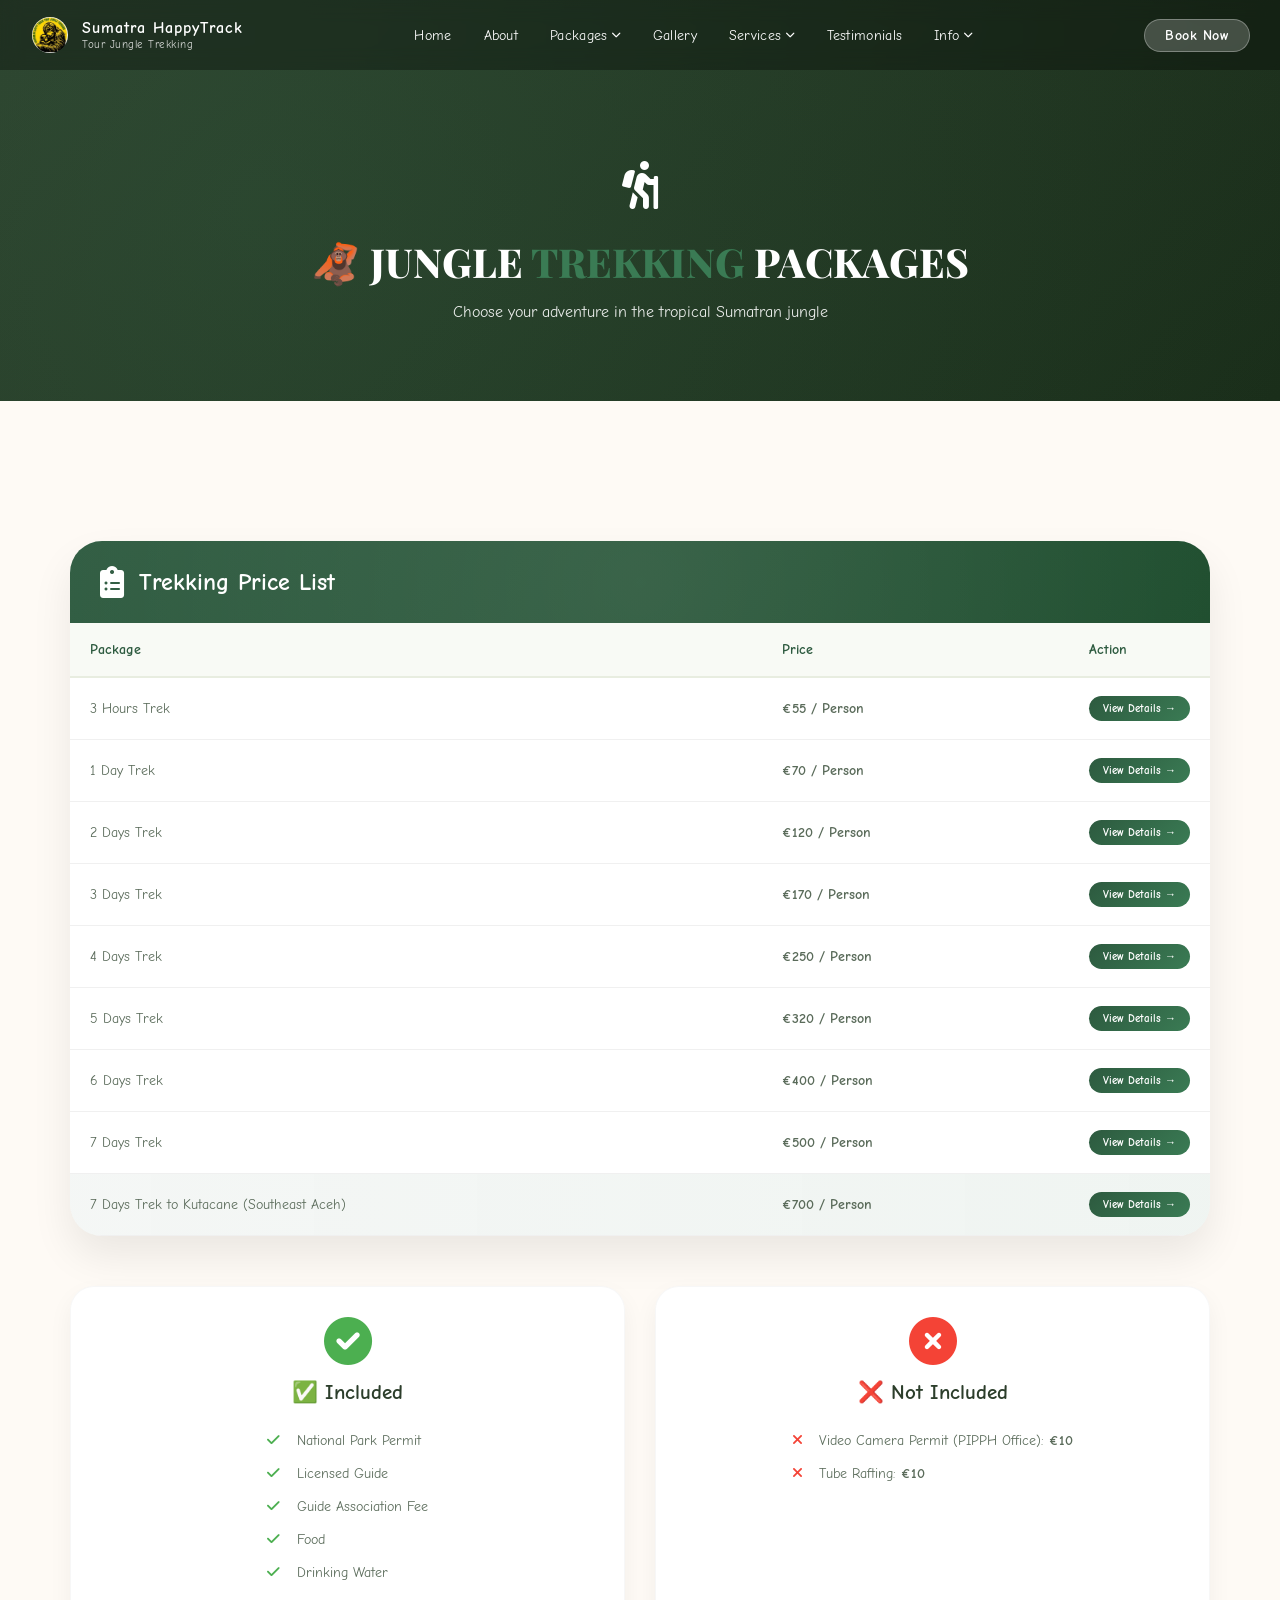
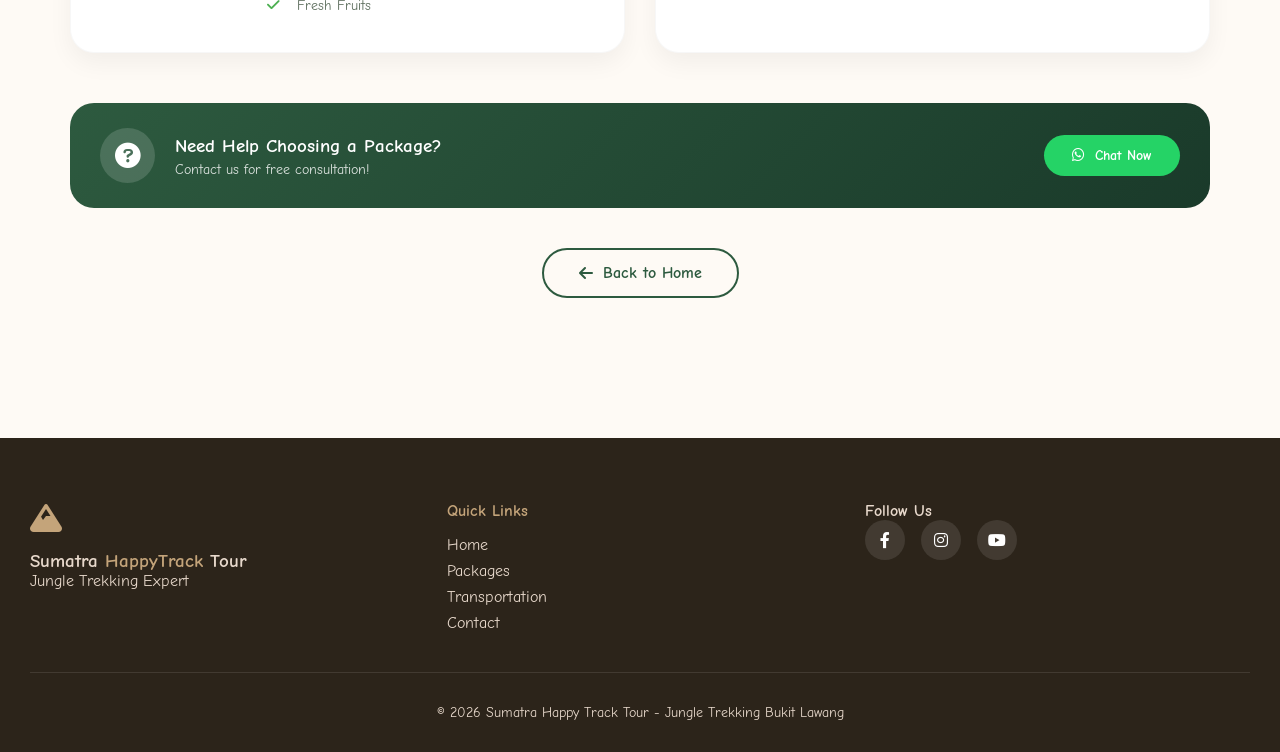
==== commit 8ec929bd: "Add files via upload" ====
--- a/paket.html
+++ b/paket.html
@@ -1,9 +1,11 @@
 <!DOCTYPE html>
-<html lang="id">
+<html lang="en">
 <head>
     <meta charset="UTF-8">
     <meta name="viewport" content="width=device-width, initial-scale=1.0">
-    <title>Paket Trekking | Sumatra Happy Track Tour</title>
+    <title>Trekking Packages | Sumatra Happy Track Tour</title>
+    <meta name="description" content="Choose your trekking adventure in Bukit Lawang, from 3 hours to 7 days. Prices start from €55. Includes guide, permit, meals, and river tubing.">
+    <meta name="keywords" content="bukit lawang trekking packages, trekking prices, orangutan trekking, jungle camping packages">
     <link href="https://fonts.googleapis.com/css2?family=Inter:opsz,wght@14..32,300;400;500;600;700;800&family=Playfair+Display:wght@400;500;600;700;800;900&display=swap" rel="stylesheet">
     <link rel="stylesheet" href="https://cdnjs.cloudflare.com/ajax/libs/font-awesome/6.0.0-beta3/css/all.min.css">
     <link rel="stylesheet" href="https://unpkg.com/aos@next/dist/aos.css" />
@@ -12,42 +14,43 @@
 </head>
 <body>
 
-    <!-- NAVBAR -->
-    <nav class="navbar elegant-nav transparent">
+      <!-- ========== PREMIUM NAVBAR - SAME AS INDEX ========== -->
+    <nav class="navbar premium-nav transparent">
         <div class="nav-container">
             <div class="logo">
                 <a href="index.html">
                     <div class="logo-wrapper">
                         <img src="/logo/logo.PNG" alt="Logo" class="logo-img">
                         <div class="logo-text">
-                            <span class="logo-main">Sumatra</span>
-                            <span class="logo-accent">HappyTrack</span>
+                            <span class="logo-main">Sumatra HappyTrack</span>
+                            <span class="logo-accent">Tour Jungle Trekking</span>
                         </div>
                     </div>
                 </a>
             </div>
+            
             <div class="nav-menu-wrapper">
                 <ul class="nav-menu">
-                    <li><a href="index.html#home">Home</a></li>
+                    <li><a href="index.html">Home</a></li>
                     <li><a href="index.html#about">About</a></li>
                     <li class="dropdown">
                         <a href="#" class="dropdown-toggle">
-                            Paket <i class="fas fa-chevron-down dropdown-icon"></i>
+                            Packages <i class="fas fa-chevron-down dropdown-icon"></i>
                         </a>
                         <ul class="dropdown-menu">
-                            <li><a href="paket.html">Semua Paket</a></li>
-                            <li><a href="paket.html#trekking">Trekking Paket</a></li>
-                            <li><a href="transportasi.html">Transportasi</a></li>
+                            <li><a href="paket.html">All Packages</a></li>
+                            <li><a href="paket.html#trekking">Trekking Packages</a></li>
+                            <li><a href="transportasi.html">Transportation</a></li>
                         </ul>
                     </li>
                     <li><a href="index.html#gallery">Gallery</a></li>
                     <li class="dropdown">
                         <a href="#" class="dropdown-toggle">
-                            Layanan <i class="fas fa-chevron-down dropdown-icon"></i>
+                            Services <i class="fas fa-chevron-down dropdown-icon"></i>
                         </a>
                         <ul class="dropdown-menu">
                             <li><a href="index.html#accommodation">Accommodation</a></li>
-                            <li><a href="index.html#transportasi">Transportasi</a></li>
+                            <li><a href="index.html#transportasi">Transportation</a></li>
                             <li><a href="index.html#activities">Activities</a></li>
                         </ul>
                     </li>
@@ -63,8 +66,9 @@
                     </li>
                 </ul>
             </div>
+            
             <div class="nav-right">
-                <a href="paket.html" class="btn-nav">Book Now</a>
+                <a href="https://api.whatsapp.com/send/?phone=6282249581766&text=Hello%2C+I%27m+interested+in+the+trekking+package+from+Sumatra+Happy+Track+Tour.+Can+you+help+me%3F&type=phone_number&app_absent=0" class="btn-nav">Book Now</a>
                 <div class="hamburger" id="hamburger">
                     <span></span>
                     <span></span>
@@ -74,44 +78,99 @@
         </div>
     </nav>
 
-    <!-- HERO PAKET -->
+    <!-- PACKAGES HERO -->
     <section class="paket-hero-modern">
         <div class="paket-hero-content" data-aos="fade-up">
             <div class="hero-icon">
                 <i class="fas fa-hiking"></i>
             </div>
             <h1>🦧 JUNGLE <span class="highlight-green">TREKKING</span> PACKAGES</h1>
-            <p>Pilih petualanganmu di hutan tropis Sumatera</p>
+            <p>Choose your adventure in the tropical Sumatran jungle</p>
         </div>
     </section>
 
-    <!-- TABEL PAKET -->
+    <!-- PACKAGES TABLE -->
     <section class="paket-table-section">
         <div class="container-paket">
             <div class="paket-card" data-aos="fade-up">
                 <div class="paket-header">
                     <i class="fas fa-clipboard-list"></i>
-                    <h2>Daftar Harga Trekking</h2>
+                    <h2>Trekking Price List</h2>
                 </div>
                 
-                <div class="table-wrapper-paket">
+                                <div class="table-wrapper-paket">
                     <table class="paket-table">
                         <thead>
                             <tr>
                                 <th>Package</th>
                                 <th>Price</th>
+                                <th>Action</th>
                             </tr>
                         </thead>
                         <tbody>
-                            <tr><td>3 Hours Trek</td><td class="price-cell">€55 / Person</td></tr>
-                            <tr><td>1 Day Trek</td><td class="price-cell">€70 / Person</td></tr>
-                            <tr><td>2 Days Trek</td><td class="price-cell">€120 / Person</td></tr>
-                            <tr><td>3 Days Trek</td><td class="price-cell">€170 / Person</td></tr>
-                            <tr><td>4 Days Trek</td><td class="price-cell">€250 / Person</td></tr>
-                            <tr><td>5 Days Trek</td><td class="price-cell">€320 / Person</td></tr>
-                            <tr><td>6 Days Trek</td><td class="price-cell">€400 / Person</td></tr>
-                            <tr><td>7 Days Trek</td><td class="price-cell">€500 / Person</td></tr>
-                            <tr class="highlight-row"><td>7 Days Trek to Kutacane (Southeast Aceh)</td><td class="price-cell">€700 / Person</td></tr>
+                            <tr>
+                                <td>3 Hours Trek</td>
+                                <td class="price-cell">€55 / Person</td>
+                                <td class="action-cell">
+                                    <a href="/Paket Detail/3jamdetail.html" class="btn-detail">View Details →</a>
+                                </td>
+                            </tr>
+                            <tr>
+                                <td>1 Day Trek</td>
+                                <td class="price-cell">€70 / Person</td>
+                                <td class="action-cell">
+                                    <a href="/Paket Detail/seharian.html" class="btn-detail">View Details →</a>
+                                </td>
+                            </tr>
+                            <tr>
+                                <td>2 Days Trek</td>
+                                <td class="price-cell">€120 / Person</td>
+                                <td class="action-cell">
+                                    <a href="detail paket/detail.html?paket=2-days" class="btn-detail">View Details →</a>
+                                </td>
+                            </tr>
+                            <tr>
+                                <td>3 Days Trek</td>
+                                <td class="price-cell">€170 / Person</td>
+                                <td class="action-cell">
+                                    <a href="detail paket/detail.html?paket=3-days" class="btn-detail">View Details →</a>
+                                </td>
+                            </tr>
+                            <tr>
+                                <td>4 Days Trek</td>
+                                <td class="price-cell">€250 / Person</td>
+                                <td class="action-cell">
+                                    <a href="detail paket/detail.html?paket=4-days" class="btn-detail">View Details →</a>
+                                </td>
+                            </tr>
+                            <tr>
+                                <td>5 Days Trek</td>
+                                <td class="price-cell">€320 / Person</td>
+                                <td class="action-cell">
+                                    <a href="/" class="btn-detail">View Details →</a>
+                                </td>
+                            </tr>
+                            <tr>
+                                <td>6 Days Trek</td>
+                                <td class="price-cell">€400 / Person</td>
+                                <td class="action-cell">
+                                    <a href="detail paket/detail.html?paket=6-days" class="btn-detail">View Details →</a>
+                                </td>
+                            </tr>
+                            <tr>
+                                <td>7 Days Trek</td>
+                                <td class="price-cell">€500 / Person</td>
+                                <td class="action-cell">
+                                    <a href="detail paket/detail.html?paket=7-days" class="btn-detail">View Details →</a>
+                                </td>
+                            </tr>
+                            <tr class="highlight-row">
+                                <td>7 Days Trek to Kutacane (Southeast Aceh)</td>
+                                <td class="price-cell">€700 / Person</td>
+                                <td class="action-cell">
+                                    <a href="detail paket/detail.html?paket=7-days-kutacane" class="btn-detail">View Details →</a>
+                                </td>
+                            </tr>
                         </tbody>
                     </table>
                 </div>
@@ -145,15 +204,15 @@
                 </div>
             </div>
 
-            <!-- BUTUH BANTUAN - SIMPEL -->
+            <!-- NEED HELP - SIMPLE -->
             <div class="help-simpel" data-aos="fade-up" data-aos-delay="200">
                 <div class="help-simpel-card">
                     <div class="help-simpel-icon">
                         <i class="fas fa-question-circle"></i>
                     </div>
                     <div class="help-simpel-content">
-                        <h3>Butuh Bantuan Pilih Paket?</h3>
-                        <p>Hubungi kami, konsultasi gratis!</p>
+                        <h3>Need Help Choosing a Package?</h3>
+                        <p>Contact us for free consultation!</p>
                     </div>
                     <div class="help-simpel-buttons">
                         <a href="https://wa.me/6282249581766" class="help-simpel-wa">
@@ -166,7 +225,7 @@
             <!-- BACK TO HOME -->
             <div class="back-home" data-aos="fade-up" data-aos-delay="300">
                 <a href="index.html" class="back-home-btn">
-                    <i class="fas fa-arrow-left"></i> Kembali ke Beranda
+                    <i class="fas fa-arrow-left"></i> Back to Home
                 </a>
             </div>
         </div>
@@ -177,7 +236,7 @@
         <div class="container">
             <div class="footer-content">
                 <div class="footer-logo"><i class="fas fa-mountain"></i><h3>Sumatra <span>HappyTrack</span> Tour</h3><p>Jungle Trekking Expert</p></div>
-                <div class="footer-links"><h4>Quick Links</h4><ul><li><a href="index.html">Home</a></li><li><a href="paket.html">Paket</a></li><li><a href="transportasi.html">Transportasi</a></li><li><a href="index.html#contact">Contact</a></li></ul></div>
+                <div class="footer-links"><h4>Quick Links</h4><ul><li><a href="index.html">Home</a></li><li><a href="paket.html">Packages</a></li><li><a href="transportasi.html">Transportation</a></li><li><a href="index.html#contact">Contact</a></li></ul></div>
                 <div class="footer-social"><h4>Follow Us</h4><div class="social-icons"><a href="#"><i class="fab fa-facebook-f"></i></a><a href="#"><i class="fab fa-instagram"></i></a><a href="#"><i class="fab fa-youtube"></i></a></div></div>
             </div>
             <div class="footer-bottom"><p>&copy; 2026 Sumatra Happy Track Tour - Jungle Trekking Bukit Lawang</p></div>
@@ -186,5 +245,57 @@
 
     <script src="https://unpkg.com/aos@next/dist/aos.js"></script>
     <script src="js/script.js"></script>
+    <script>
+        // Initialize AOS
+        AOS.init({ duration: 800, once: true });
+        
+        // Navbar scroll
+        window.addEventListener('scroll', () => {
+            const navbar = document.querySelector('.premium-nav');
+            if (navbar) {
+                if (window.scrollY > 50) {
+                    navbar.classList.add('scrolled');
+                    navbar.classList.remove('transparent');
+                } else {
+                    navbar.classList.remove('scrolled');
+                    navbar.classList.add('transparent');
+                }
+            }
+        });
+        
+        // Hamburger toggle
+        const hamburger = document.getElementById('hamburger');
+        const navWrapper = document.querySelector('.nav-menu-wrapper');
+        
+        if (hamburger && navWrapper) {
+            hamburger.addEventListener('click', () => {
+                hamburger.classList.toggle('active');
+                navWrapper.classList.toggle('active');
+                document.body.style.overflow = navWrapper.classList.contains('active') ? 'hidden' : '';
+            });
+            
+            document.querySelectorAll('.nav-menu a').forEach(link => {
+                link.addEventListener('click', () => {
+                    hamburger.classList.remove('active');
+                    navWrapper.classList.remove('active');
+                    document.body.style.overflow = '';
+                });
+            });
+        }
+        
+        // Mobile dropdown
+        const dropdowns = document.querySelectorAll('.premium-nav .dropdown');
+        dropdowns.forEach(dropdown => {
+            const toggle = dropdown.querySelector('.dropdown-toggle');
+            if (toggle) {
+                toggle.addEventListener('click', (e) => {
+                    if (window.innerWidth <= 850) {
+                        e.preventDefault();
+                        dropdown.classList.toggle('active');
+                    }
+                });
+            }
+        });
+    </script>
 </body>
 </html>
--- a/css/style.css
+++ b/css/style.css
@@ -1,4 +1,3 @@
-
 @import url('https://fonts.googleapis.com/css2?family=Comic+Neue:wght@300;400;700;800&display=swap');
 
 * {
@@ -4206,4 +4205,623 @@
     .logo-main { font-size: 0.85rem; }
     .logo-accent { font-size: 0.6rem; }
     .btn-nav { padding: 5px 14px; font-size: 0.7rem; }
+}
+
+/* ============================================
+   ABOUT STORYTELLING - DENGAN BACKGROUND GAMBAR
+   ============================================ */
+
+.about-story-bg {
+    padding: 80px 0;
+    background: linear-gradient(rgba(0, 0, 0, 0.65), rgba(0, 0, 0, 0.7)), url('https://i.pinimg.com/736x/e8/b1/50/e8b150711a807d34e41d7a57a5054584.jpg');
+    background-size: cover;
+    background-position: center;
+    background-attachment: fixed;
+    position: relative;
+}
+
+.container-story-bg {
+    max-width: 1100px;
+    margin: 0 auto;
+    padding: 0 30px;
+}
+
+/* Opening */
+.story-opening-bg {
+    text-align: center;
+    margin-bottom: 50px;
+}
+
+.story-badge-bg {
+    display: inline-flex;
+    align-items: center;
+    gap: 8px;
+    background: rgba(255, 255, 255, 0.15);
+    backdrop-filter: blur(5px);
+    color: #f5c542;
+    padding: 6px 18px;
+    border-radius: 50px;
+    font-size: 0.8rem;
+    letter-spacing: 2px;
+    margin-bottom: 20px;
+}
+
+.story-opening-bg h2 {
+    font-size: 2.5rem;
+    font-weight: 700;
+    color: white;
+}
+
+.story-opening-bg .highlight-green {
+    color: #f5c542;
+}
+
+.story-underline-bg {
+    width: 70px;
+    height: 3px;
+    background: linear-gradient(90deg, #f5c542, #e6b800);
+    margin: 15px auto;
+    border-radius: 3px;
+}
+
+.story-subtitle {
+    color: rgba(255, 255, 255, 0.8);
+    font-size: 1rem;
+}
+
+/* Grid Card - 4 kolom */
+.story-grid-bg {
+    display: grid;
+    grid-template-columns: repeat(4, 1fr);
+    gap: 25px;
+    margin-bottom: 50px;
+}
+
+/* Card */
+.story-card-bg {
+    background: rgba(255, 255, 255, 0.1);
+    backdrop-filter: blur(10px);
+    border-radius: 24px;
+    padding: 25px 20px;
+    text-align: center;
+    transition: all 0.3s;
+    border: 1px solid rgba(255, 255, 255, 0.15);
+}
+
+.story-card-bg:hover {
+    transform: translateY(-8px);
+    background: rgba(255, 255, 255, 0.2);
+    border-color: #f5c542;
+}
+
+.story-icon-bg {
+    width: 60px;
+    height: 60px;
+    background: rgba(245, 197, 66, 0.2);
+    border-radius: 50%;
+    display: flex;
+    align-items: center;
+    justify-content: center;
+    margin: 0 auto 15px;
+}
+
+.story-icon-bg i {
+    font-size: 1.8rem;
+    color: #f5c542;
+}
+
+.story-card-bg h3 {
+    font-size: 1rem;
+    color: #f5c542;
+    font-weight: 600;
+    margin-bottom: 5px;
+}
+
+.story-card-bg h4 {
+    font-size: 1.1rem;
+    font-weight: 700;
+    color: white;
+    margin-bottom: 12px;
+}
+
+.story-card-bg p {
+    font-size: 0.85rem;
+    color: rgba(255, 255, 255, 0.8);
+    line-height: 1.5;
+}
+
+/* Quote */
+.story-quote-bg {
+    text-align: center;
+    max-width: 700px;
+    margin: 0 auto 35px;
+    padding: 25px 30px;
+    background: rgba(255, 255, 255, 0.1);
+    backdrop-filter: blur(8px);
+    border-radius: 60px;
+    border-left: 3px solid #f5c542;
+    border-right: 3px solid #f5c542;
+}
+
+.story-quote-bg i {
+    color: #f5c542;
+    font-size: 1.2rem;
+    opacity: 0.7;
+    margin: 0 8px;
+}
+
+.story-quote-bg p {
+    display: inline;
+    font-size: 1rem;
+    font-style: italic;
+    color: white;
+}
+
+/* Tombol */
+.story-button-bg {
+    text-align: center;
+}
+
+.story-btn-bg {
+    display: inline-flex;
+    align-items: center;
+    gap: 12px;
+    background: linear-gradient(135deg, #f5c542, #e6b800);
+    color: #1a1a2e;
+    padding: 14px 35px;
+    border-radius: 50px;
+    text-decoration: none;
+    font-weight: 700;
+    transition: all 0.3s;
+}
+
+.story-btn-bg:hover {
+    gap: 18px;
+    transform: translateY(-3px);
+    box-shadow: 0 10px 25px rgba(245, 197, 66, 0.4);
+}
+
+/* Responsive */
+@media (max-width: 900px) {
+    .story-grid-bg {
+        grid-template-columns: repeat(2, 1fr);
+        gap: 20px;
+    }
+}
+
+@media (max-width: 600px) {
+    .about-story-bg {
+        padding: 50px 0;
+        background-attachment: scroll;
+    }
+    
+    .container-story-bg {
+        padding: 0 20px;
+    }
+    
+    .story-opening-bg h2 {
+        font-size: 1.8rem;
+    }
+    
+    .story-grid-bg {
+        grid-template-columns: 1fr;
+        gap: 15px;
+    }
+    
+    .story-card-bg {
+        padding: 20px;
+    }
+    
+    .story-quote-bg {
+        padding: 15px 20px;
+    }
+    
+    .story-quote-bg p {
+        font-size: 0.85rem;
+    }
+    
+    .story-btn-bg {
+        padding: 10px 25px;
+        font-size: 0.85rem;
+    }
+}
+
+/* ============================================
+   NAVBAR & HAMBURGER PREMIUM - RAPI
+   ============================================ */
+
+.premium-nav {
+    position: fixed;
+    top: 0;
+    left: 0;
+    width: 100%;
+    z-index: 1000;
+    transition: all 0.3s ease;
+    padding: 15px 0;
+}
+
+.premium-nav.transparent {
+    background: rgba(0, 0, 0, 0.3);
+    backdrop-filter: blur(10px);
+}
+
+.premium-nav.scrolled {
+    background: white;
+    padding: 10px 0;
+    box-shadow: 0 2px 15px rgba(0,0,0,0.05);
+}
+
+.nav-container {
+    max-width: 1300px;
+    margin: 0 auto;
+    padding: 0 30px;
+    display: flex;
+    align-items: center;
+    justify-content: space-between;
+}
+
+/* Logo */
+.logo {
+    display: flex;
+    align-items: center;
+}
+
+.logo-img {
+    width: 40px;
+    height: 40px;
+    border-radius: 50%;
+    object-fit: cover;
+}
+
+.logo-main {
+    font-weight: 700;
+    font-size: 1rem;
+}
+
+.logo-accent {
+    font-size: 0.7rem;
+    opacity: 0.8;
+}
+
+.premium-nav.transparent .logo-main,
+.premium-nav.transparent .logo-accent {
+    color: white;
+}
+
+.premium-nav.scrolled .logo-main {
+    color: #1a1a2e;
+}
+
+.premium-nav.scrolled .logo-accent {
+    color: #2d5a3f;
+}
+
+/* Menu Desktop */
+.nav-menu-wrapper {
+    flex: 1;
+    display: flex;
+    justify-content: center;
+}
+
+.nav-menu {
+    display: flex;
+    list-style: none;
+    gap: 2rem;
+    margin: 0;
+    padding: 0;
+}
+
+.nav-menu li a {
+    text-decoration: none;
+    font-weight: 500;
+    font-size: 0.9rem;
+    transition: 0.3s;
+    padding: 8px 0;
+}
+
+.premium-nav.transparent .nav-menu li a {
+    color: white;
+}
+
+.premium-nav.scrolled .nav-menu li a {
+    color: #333;
+}
+
+.nav-menu li a:hover {
+    color: #2d5a3f;
+}
+
+/* Dropdown Desktop */
+.dropdown {
+    position: relative;
+}
+
+.dropdown-toggle {
+    display: flex;
+    align-items: center;
+    gap: 5px;
+}
+
+.dropdown-icon {
+    font-size: 0.6rem;
+    transition: 0.3s;
+}
+
+.dropdown:hover .dropdown-icon {
+    transform: rotate(180deg);
+}
+
+.dropdown-menu {
+    position: absolute;
+    top: 100%;
+    left: 50%;
+    transform: translateX(-50%);
+    background: white;
+    min-width: 180px;
+    border-radius: 12px;
+    padding: 10px 0;
+    opacity: 0;
+    visibility: hidden;
+    transition: 0.3s;
+    box-shadow: 0 10px 30px rgba(0,0,0,0.1);
+    z-index: 100;
+}
+
+.dropdown:hover .dropdown-menu {
+    opacity: 1;
+    visibility: visible;
+}
+
+.dropdown-menu li {
+    list-style: none;
+}
+
+.dropdown-menu li a {
+    display: block;
+    padding: 8px 20px;
+    color: #333 !important;
+    font-size: 0.85rem;
+    text-align: center;
+}
+
+.dropdown-menu li a:hover {
+    background: rgba(45, 90, 63, 0.1);
+    color: #2d5a3f !important;
+}
+
+/* Tombol Book Now */
+.nav-right {
+    display: flex;
+    align-items: center;
+    gap: 15px;
+}
+
+.btn-nav {
+    padding: 8px 20px;
+    border-radius: 30px;
+    font-weight: 600;
+    font-size: 0.85rem;
+    text-decoration: none;
+    transition: 0.3s;
+}
+
+.premium-nav.transparent .btn-nav {
+    background: rgba(255,255,255,0.2);
+    color: white;
+    border: 1px solid rgba(255,255,255,0.3);
+}
+
+.premium-nav.scrolled .btn-nav {
+    background: #2d5a3f;
+    color: white;
+}
+
+.btn-nav:hover {
+    transform: translateY(-2px);
+}
+
+/* ========== HAMBURGER ========== */
+.hamburger {
+    display: none;
+    flex-direction: column;
+    justify-content: center;
+    align-items: center;
+    width: 40px;
+    height: 40px;
+    cursor: pointer;
+    background: rgba(45, 90, 63, 0.1);
+    border-radius: 50%;
+    transition: 0.3s;
+    margin-left: 10px;
+}
+
+.hamburger span {
+    display: block;
+    width: 20px;
+    height: 2px;
+    background: currentColor;
+    margin: 3px 0;
+    transition: 0.3s;
+    border-radius: 2px;
+}
+
+.premium-nav.transparent .hamburger {
+    color: white;
+    background: rgba(255,255,255,0.15);
+}
+
+.premium-nav.scrolled .hamburger {
+    color: #333;
+    background: rgba(0,0,0,0.05);
+}
+
+.hamburger.active span:nth-child(1) {
+    transform: rotate(45deg) translate(5px, 5px);
+}
+
+.hamburger.active span:nth-child(2) {
+    opacity: 0;
+}
+
+.hamburger.active span:nth-child(3) {
+    transform: rotate(-45deg) translate(5px, -5px);
+}
+
+/* ========== RESPONSIVE MOBILE ========== */
+@media (max-width: 850px) {
+    .hamburger {
+        display: flex;
+    }
+    
+    .nav-menu-wrapper {
+        position: fixed;
+        top: 70px;
+        left: -100%;
+        width: 280px;
+        height: calc(100vh - 70px);
+        background: white;
+        transition: left 0.3s ease;
+        z-index: 999;
+        padding: 20px;
+        box-shadow: 2px 0 20px rgba(0,0,0,0.1);
+        overflow-y: auto;
+    }
+    
+    .premium-nav.transparent .nav-menu-wrapper {
+        background: rgba(0,0,0,0.95);
+    }
+    
+    .nav-menu-wrapper.active {
+        left: 0;
+    }
+    
+    .nav-menu {
+        flex-direction: column;
+        gap: 1rem;
+        width: 100%;
+    }
+    
+    .nav-menu li {
+        width: 100%;
+        list-style: none;
+    }
+    
+    .nav-menu li a {
+        display: block;
+        width: 100%;
+        font-size: 1rem;
+        padding: 10px 0;
+        text-decoration: none;
+    }
+    
+    /* ========== DROPDOWN MOBILE ========== */
+    .dropdown {
+        width: 100%;
+        position: relative;
+    }
+    
+    .dropdown .dropdown-toggle {
+        display: flex;
+        justify-content: space-between;
+        align-items: center;
+        width: 100%;
+        cursor: pointer;
+    }
+    
+    .dropdown .dropdown-icon {
+        transition: transform 0.3s ease;
+    }
+    
+    .dropdown.active .dropdown-icon {
+        transform: rotate(180deg);
+    }
+    
+    .dropdown-menu {
+        position: static !important;
+        background: transparent !important;
+        box-shadow: none !important;
+        padding: 0 !important;
+        margin-top: 8px;
+        margin-left: 15px;
+        display: none !important;
+        width: calc(100% - 15px) !important;
+        opacity: 1 !important;
+        visibility: visible !important;
+        transform: none !important;
+        border: none !important;
+    }
+    
+    .dropdown.active .dropdown-menu {
+        display: block !important;
+    }
+    
+    .dropdown-menu li a {
+        padding: 8px 0 8px 15px !important;
+        font-size: 0.9rem !important;
+        text-align: left !important;
+    }
+    
+    .premium-nav.transparent .dropdown-menu li a {
+        color: rgba(255,255,255,0.8) !important;
+    }
+    
+    .premium-nav.scrolled .dropdown-menu li a {
+        color: #333 !important;
+    }
+}
+
+/* ============================================
+   TOMBOL BOOK NOW - HOVER & ACTIVE
+   ============================================ */
+
+.btn-nav {
+    transition: all 0.3s ease;
+}
+
+/* HOVER - saat mouse di dekatkan (belum klik) */
+.premium-nav.transparent .btn-nav:hover {
+    background: white !important;
+    color: #2d5a3f !important;
+    border: 2px solid #2d5a3f !important;
+    transform: translateY(-3px);
+    box-shadow: 0 5px 15px rgba(0, 0, 0, 0.1);
+}
+
+.premium-nav.scrolled .btn-nav:hover {
+    background: #c4a47a !important;
+    color: #2c241a !important;
+    transform: translateY(-3px);
+    box-shadow: 0 5px 15px rgba(196, 164, 122, 0.3);
+}
+
+/* ACTIVE - saat diklik */
+.premium-nav.transparent .btn-nav:active {
+    transform: scale(0.95);
+    background: #f5f5f5 !important;
+}
+
+.premium-nav.scrolled .btn-nav:active {
+    transform: scale(0.95);
+    background: #b8956a !important;
+}
+
+.wa-float {
+    position: fixed;
+    bottom: 20px;
+    right: 20px;
+    background: #25D366;
+    color: white;
+    width: 55px;
+    height: 55px;
+    border-radius: 50%;
+    display: flex;
+    align-items: center;
+    justify-content: center;
+    font-size: 1.8rem;
+    z-index: 999;
+    box-shadow: 0 5px 15px rgba(0,0,0,0.2);
+    transition: all 0.3s;
+}
+.wa-float:hover {
+    transform: scale(1.1);
 }
--- a/css/stylepaket.css
+++ b/css/stylepaket.css
@@ -486,4 +486,29 @@
     .notincluded-card li {
         font-size: 0.8rem;
     }
+}
+
+/* Tombol Selengkapnya */
+.action-cell {
+    text-align: center;
+    width: 130px;
+}
+
+.btn-detail {
+    display: inline-block;
+    background: linear-gradient(135deg, #2d5a3f, #3a7b54);
+    color: white;
+    padding: 6px 14px;
+    border-radius: 30px;
+    text-decoration: none;
+    font-size: 0.7rem;
+    font-weight: 600;
+    transition: all 0.3s;
+    white-space: nowrap;
+}
+
+.btn-detail:hover {
+    background: #1a4a2a;
+    transform: translateX(3px);
+    box-shadow: 0 3px 10px rgba(45, 90, 63, 0.3);
 }
